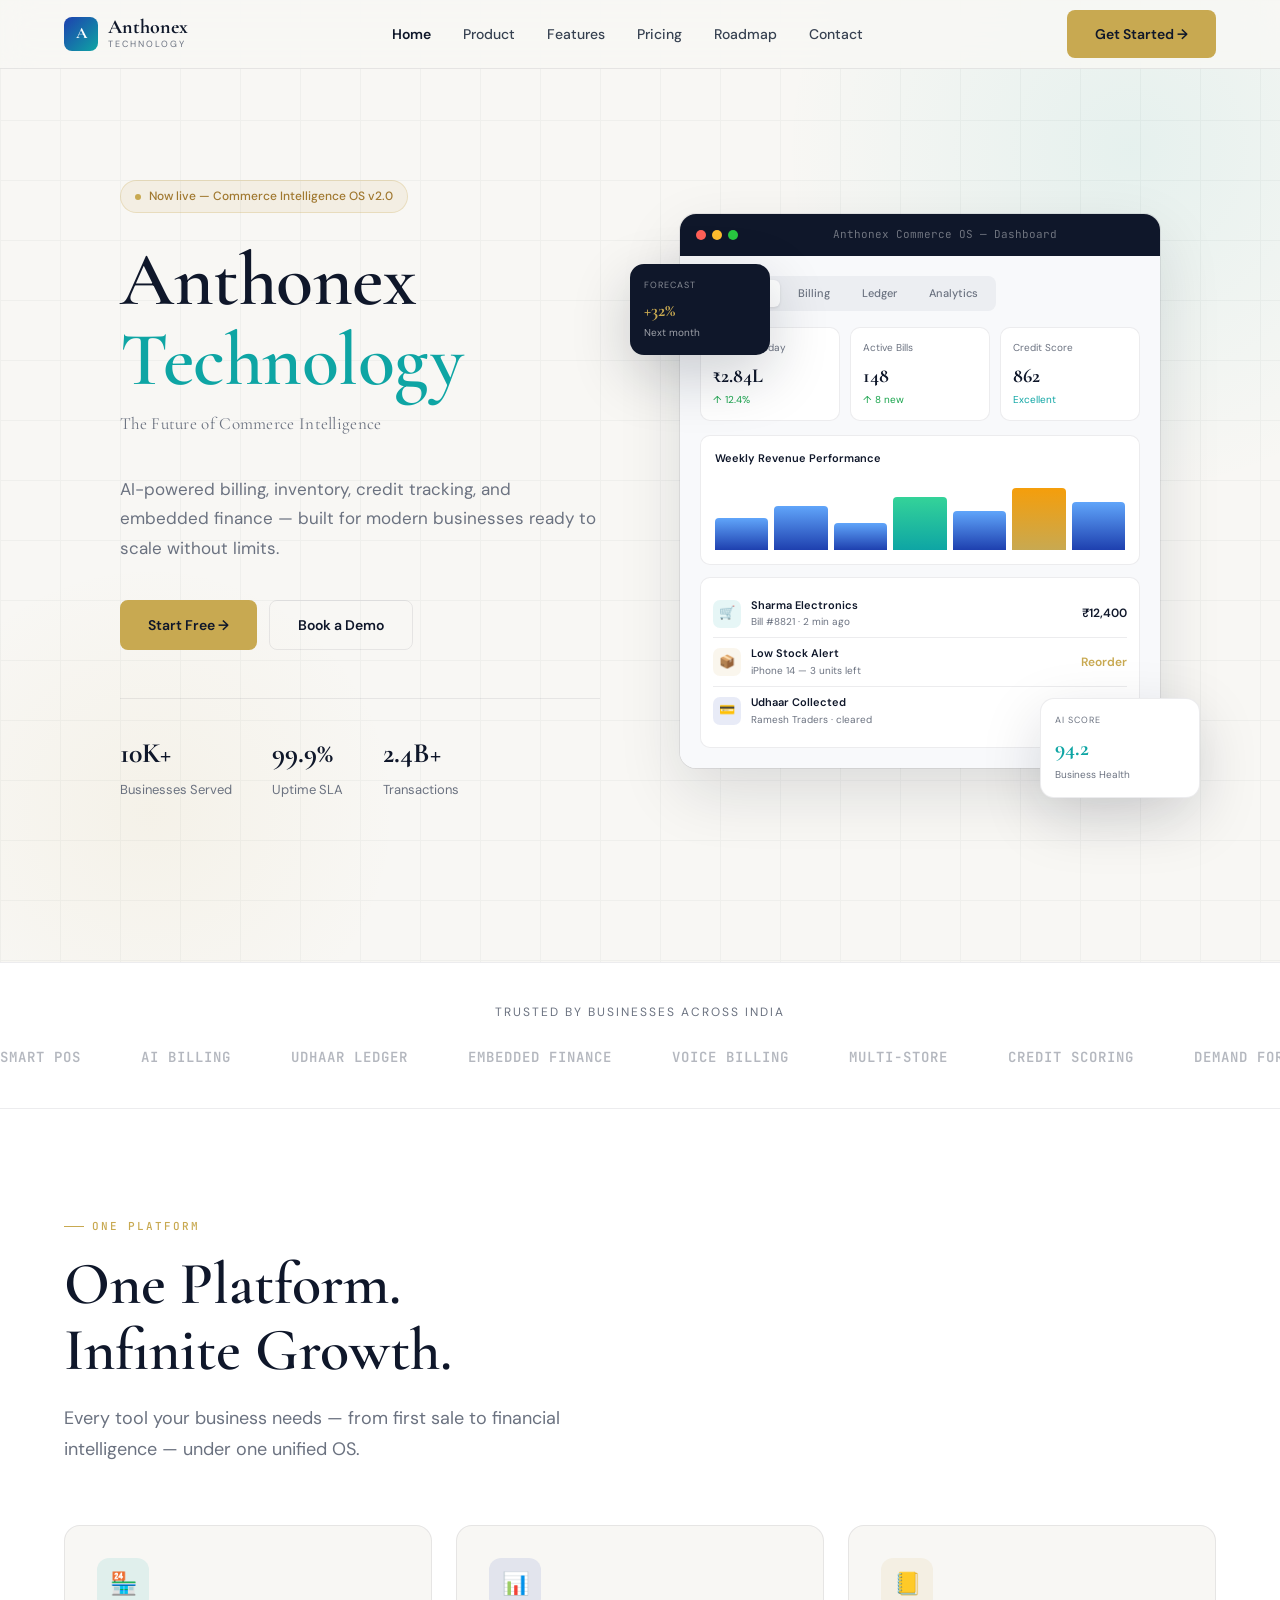
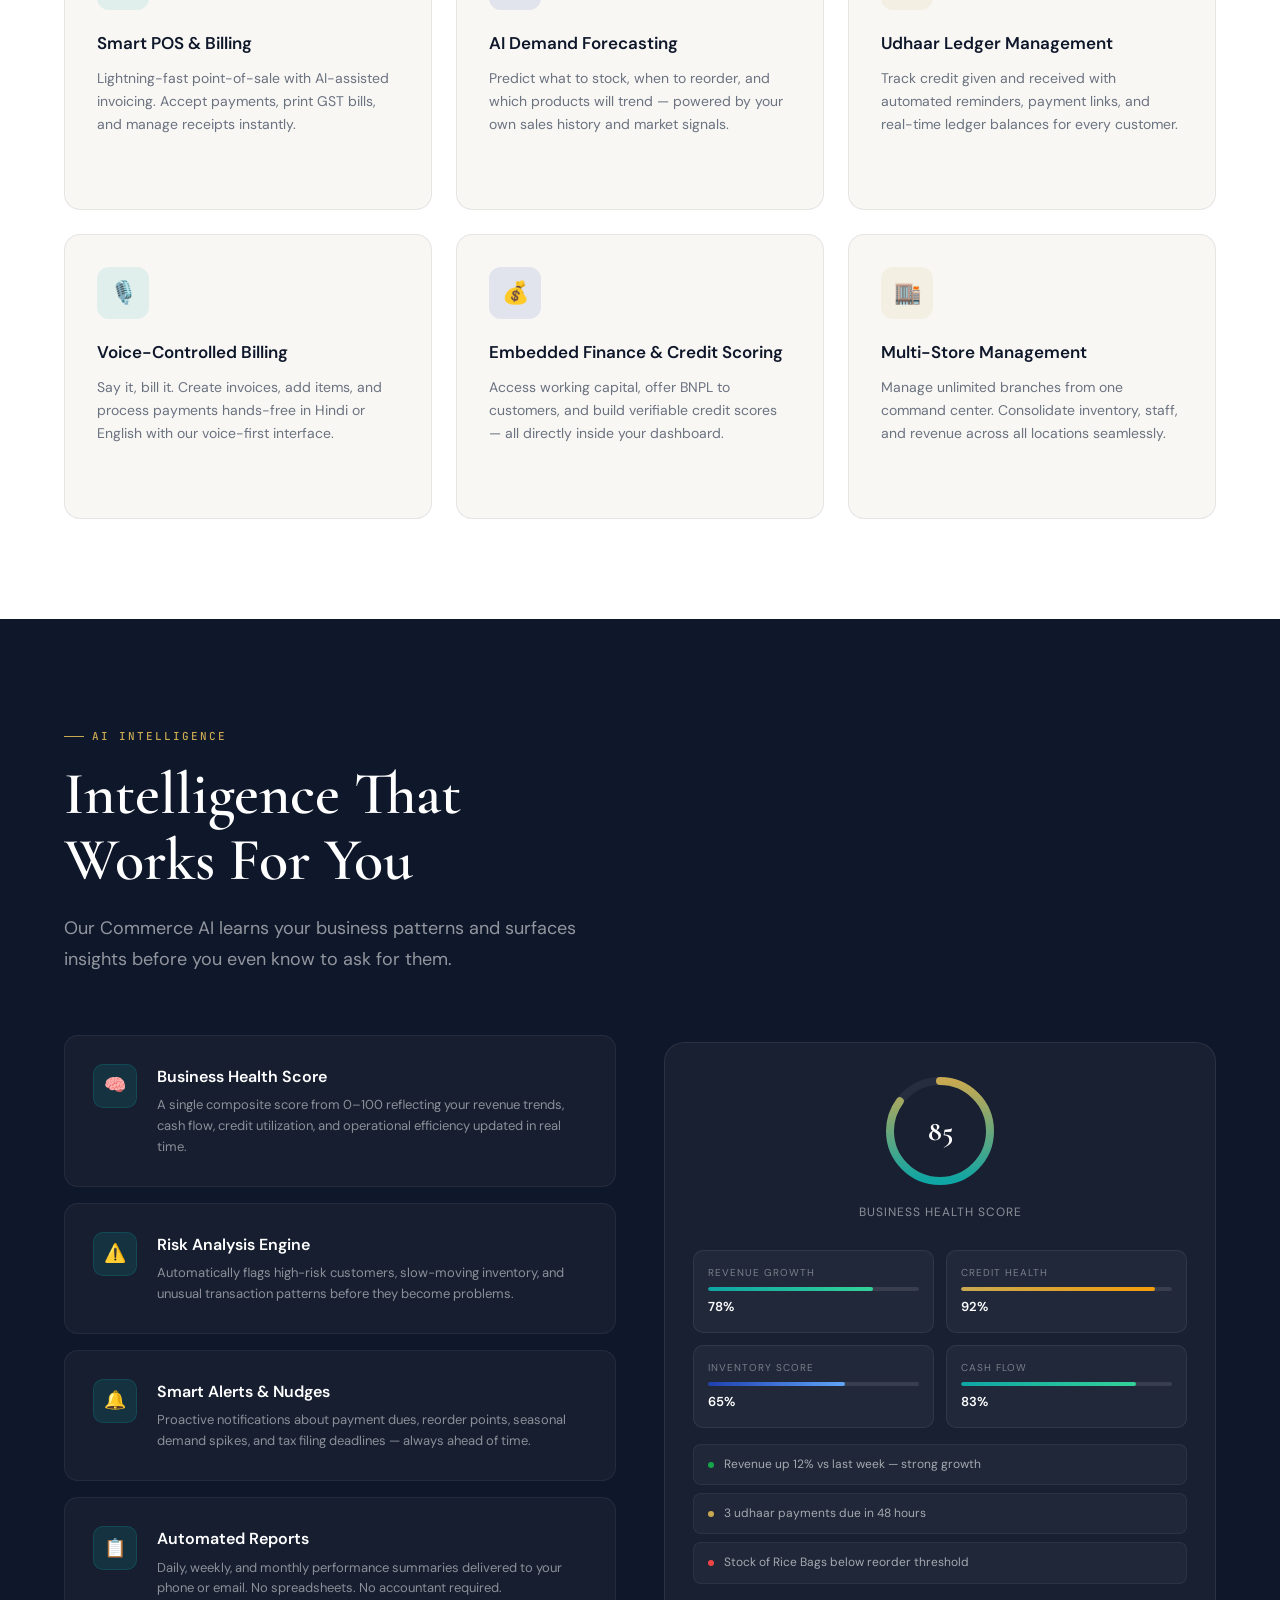
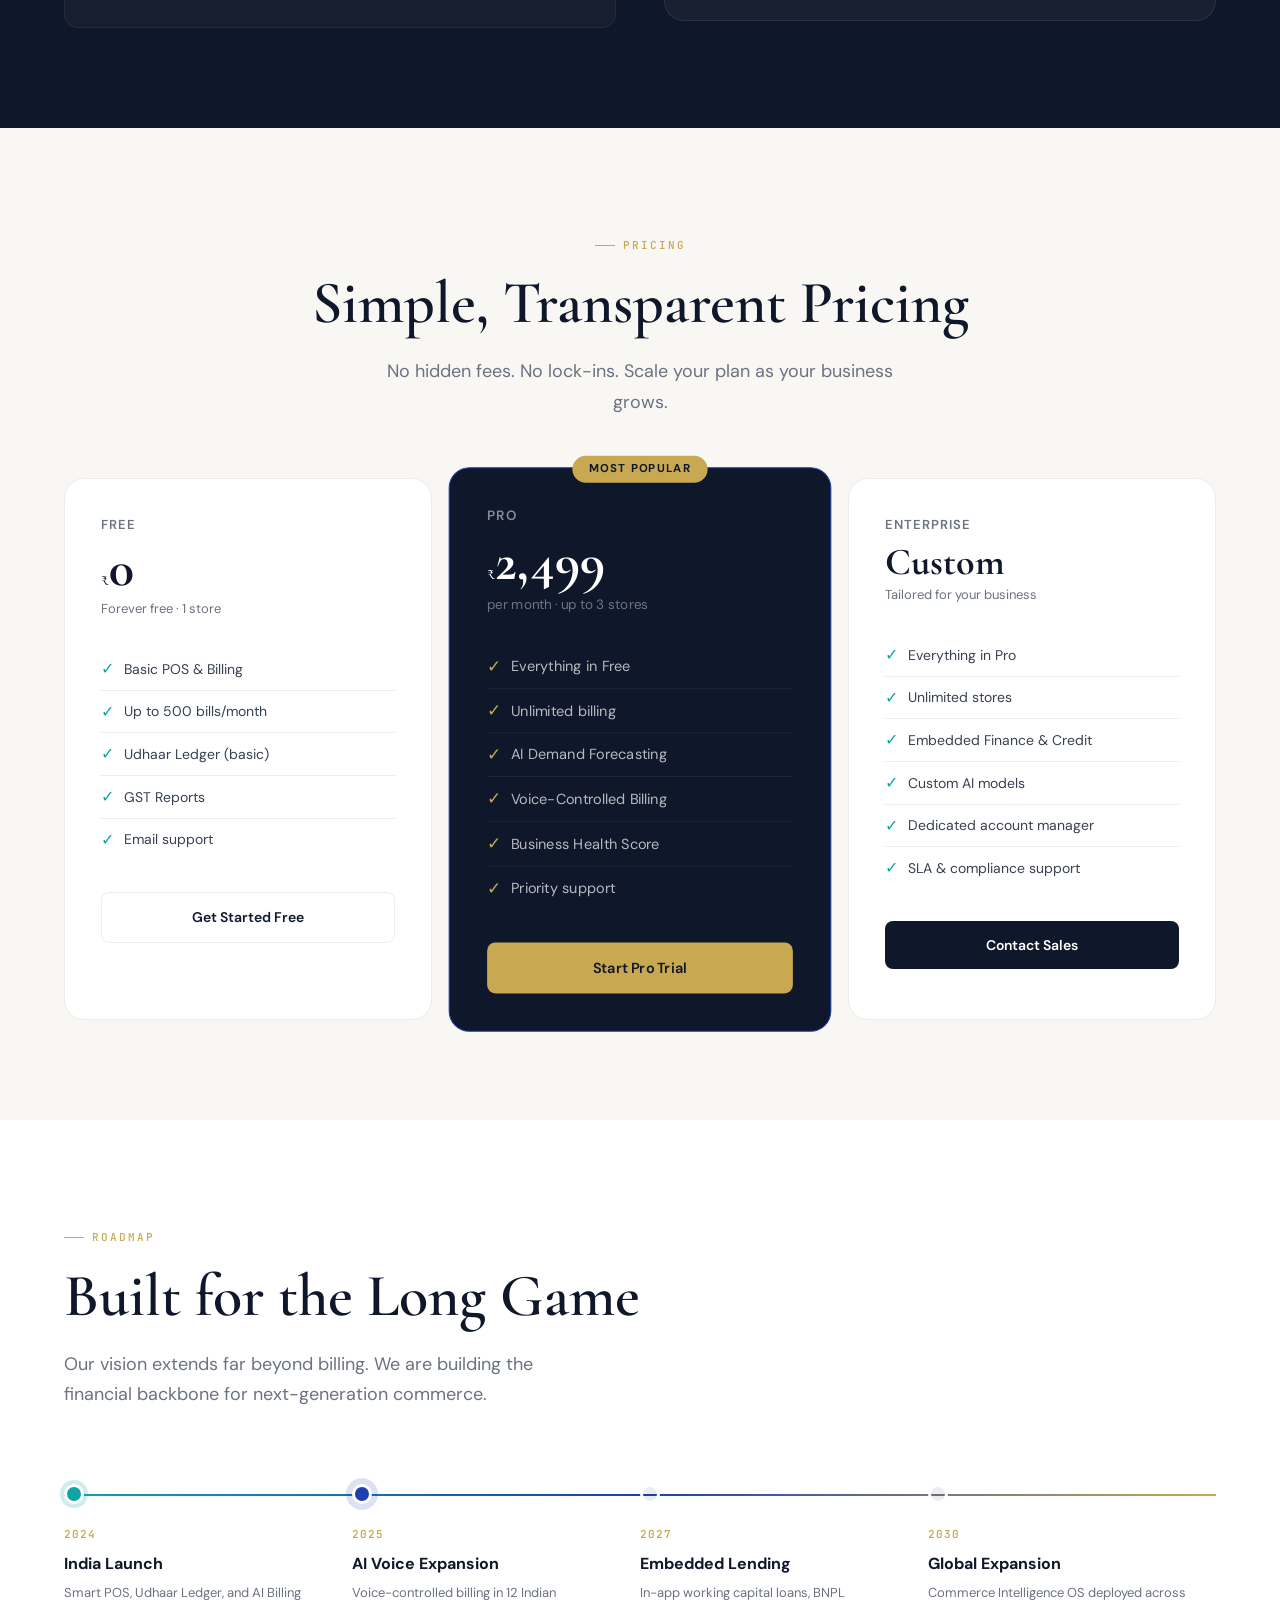
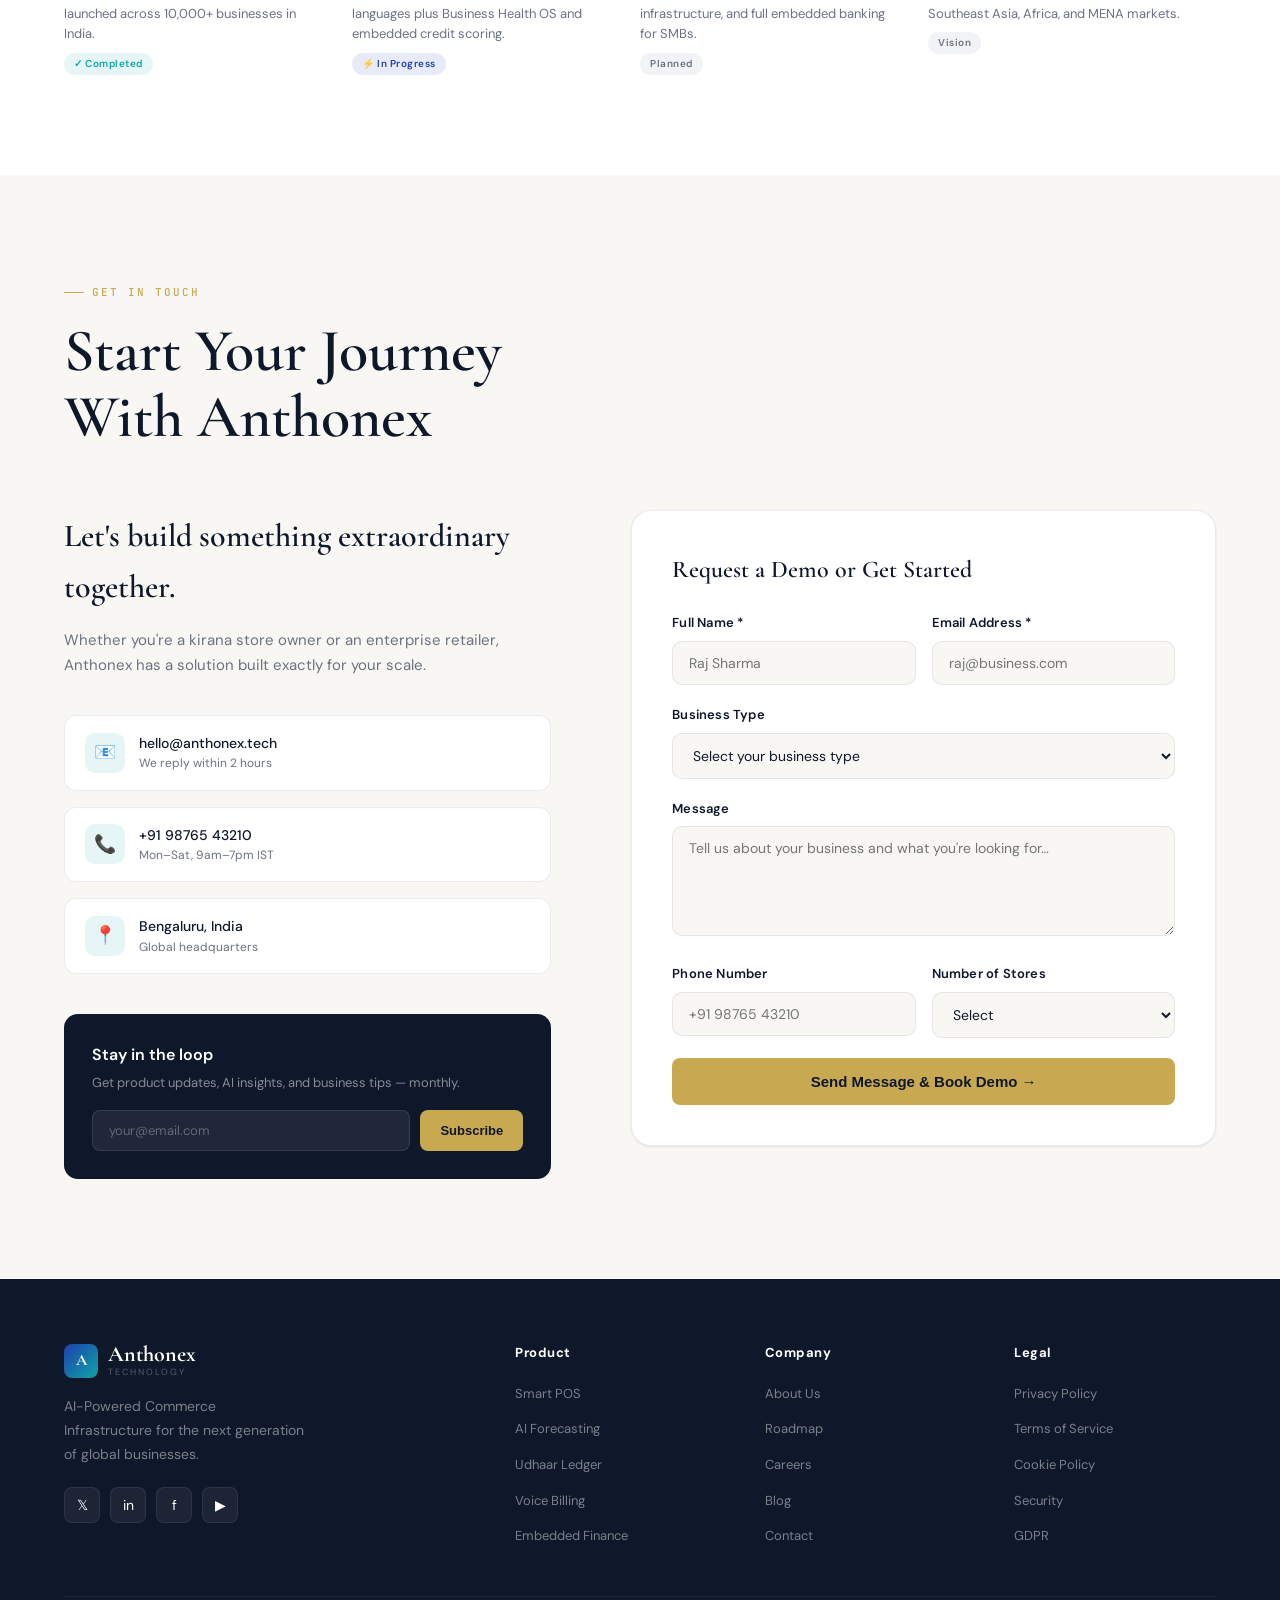
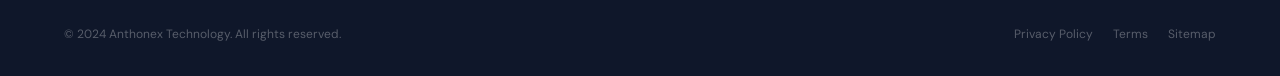
==== index.html @ b8d2fc4d "First commit" ====
<!DOCTYPE html>
<html lang="en">
<head>
<meta charset="UTF-8">
<meta name="viewport" content="width=device-width, initial-scale=1.0">
<meta name="description" content="Anthonex Technology – AI-Powered Commerce Intelligence OS for modern businesses.">
<title>Anthonex Technology – Commerce Intelligence OS</title>
<link rel="preconnect" href="https://fonts.googleapis.com">
<link rel="preconnect" href="https://fonts.gstatic.com" crossorigin>
<link href="https://fonts.googleapis.com/css2?family=Cormorant+Garamond:wght@300;400;500;600;700&family=DM+Sans:opsz,wght@9..40,300;9..40,400;9..40,500;9..40,600&family=JetBrains+Mono:wght@400;500&display=swap" rel="stylesheet">
<link rel="stylesheet" href="style.css">
</head>
<body>

<!-- ─── HEADER ─── -->
<header id="header">
  <div class="container">
    <nav class="nav">
      <a href="#" class="logo">
        <div class="logo-icon">A</div>
        <div>
          <div class="logo-text">Anthonex</div>
          <div class="logo-sub">Technology</div>
        </div>
      </a>
      <ul class="nav-links">
        <li><a href="#home">Home</a></li>
        <li><a href="#product">Product</a></li>
        <li><a href="#features">Features</a></li>
        <li><a href="#pricing">Pricing</a></li>
        <li><a href="#roadmap">Roadmap</a></li>
        <li><a href="#contact">Contact</a></li>
      </ul>
      <div class="nav-cta">
        <a href="#contact" class="btn btn-gold">Get Started →</a>
      </div>
      <div class="hamburger" id="hamburger">
        <span></span><span></span><span></span>
      </div>
    </nav>
  </div>
</header>

<!-- Mobile Menu -->
<div class="mobile-menu" id="mobileMenu">
  <a href="#home" onclick="closeMobile()">Home</a>
  <a href="#product" onclick="closeMobile()">Product</a>
  <a href="#features" onclick="closeMobile()">Features</a>
  <a href="#pricing" onclick="closeMobile()">Pricing</a>
  <a href="#roadmap" onclick="closeMobile()">Roadmap</a>
  <a href="#contact" onclick="closeMobile()">Contact</a>
  <a href="#contact" class="btn btn-gold" onclick="closeMobile()">Get Started →</a>
</div>

<!-- ─── HERO ─── -->
<section class="hero section" id="home">
  <div class="hero-grid"></div>
  <div class="hero-orb-1"></div>
  <div class="hero-orb-2"></div>
  <div class="container">
    <div class="hero-inner">
      <div>
        <div class="hero-tag"><span class="dot"></span> Now live — Commerce Intelligence OS v2.0</div>
        <h1>Anthonex<br><em>Technology</em></h1>
        <p class="hero-sub-head">The Future of Commerce Intelligence</p>
        <p>AI-powered billing, inventory, credit tracking, and embedded finance — built for modern businesses ready to scale without limits.</p>
        <div class="hero-btns">
          <a href="#contact" class="btn btn-gold">Start Free →</a>
          <a href="#contact" class="btn btn-outline">Book a Demo</a>
        </div>
        <div class="hero-stats">
          <div class="hero-stat"><strong>10K+</strong><span>Businesses Served</span></div>
          <div class="hero-stat"><strong>99.9%</strong><span>Uptime SLA</span></div>
          <div class="hero-stat"><strong>2.4B+</strong><span>Transactions</span></div>
        </div>
      </div>

      <div class="hero-visual reveal reveal-delay-2">
        <div class="dashboard-wrap">
          <div class="dash-header">
            <div class="dash-dots"><span></span><span></span><span></span></div>
            <div class="dash-title">Anthonex Commerce OS — Dashboard</div>
          </div>
          <div class="dash-body">
            <div class="dash-nav">
              <span class="active">Overview</span>
              <span>Billing</span>
              <span>Ledger</span>
              <span>Analytics</span>
            </div>
            <div class="dash-metrics">
              <div class="dash-metric">
                <div class="dm-label">Revenue Today</div>
                <div class="dm-value">₹2.84L</div>
                <div class="dm-change">↑ 12.4%</div>
              </div>
              <div class="dash-metric">
                <div class="dm-label">Active Bills</div>
                <div class="dm-value">148</div>
                <div class="dm-change">↑ 8 new</div>
              </div>
              <div class="dash-metric">
                <div class="dm-label">Credit Score</div>
                <div class="dm-value">862</div>
                <div class="dm-change dm-teal">Excellent</div>
              </div>
            </div>
            <div class="dash-chart">
              <div class="dash-chart-title">Weekly Revenue Performance</div>
              <div class="chart-bars">
                <div class="bar bar-blue" style="height:45%"></div>
                <div class="bar bar-blue" style="height:62%"></div>
                <div class="bar bar-blue" style="height:38%"></div>
                <div class="bar bar-teal" style="height:75%"></div>
                <div class="bar bar-blue" style="height:55%"></div>
                <div class="bar bar-gold" style="height:88%"></div>
                <div class="bar bar-blue" style="height:68%"></div>
              </div>
            </div>
            <div class="dash-list">
              <div class="dash-list-item">
                <div class="dli-icon dli-teal">🛒</div>
                <div class="dli-info"><div class="dli-name">Sharma Electronics</div><div class="dli-sub">Bill #8821 · 2 min ago</div></div>
                <div class="dli-val">₹12,400</div>
              </div>
              <div class="dash-list-item">
                <div class="dli-icon dli-gold">📦</div>
                <div class="dli-info"><div class="dli-name">Low Stock Alert</div><div class="dli-sub">iPhone 14 — 3 units left</div></div>
                <div class="dli-val dli-gold-text">Reorder</div>
              </div>
              <div class="dash-list-item">
                <div class="dli-icon dli-blue">💳</div>
                <div class="dli-info"><div class="dli-name">Udhaar Collected</div><div class="dli-sub">Ramesh Traders · cleared</div></div>
                <div class="dli-val dli-teal-text">₹45,000</div>
              </div>
            </div>
          </div>
        </div>
        <div class="mobile-card">
          <div class="mc-label">AI Score</div>
          <div class="mc-val mc-teal">94.2</div>
          <div class="mc-desc">Business Health</div>
        </div>
        <div class="mobile-card-2">
          <div class="mc-label mc-label-dark">Forecast</div>
          <div class="mc-val mc-gold">+32%</div>
          <div class="mc-desc mc-desc-dark">Next month</div>
        </div>
      </div>
    </div>
  </div>
</section>

<!-- ─── MARQUEE ─── -->
<div class="marquee-section">
  <div class="marquee-label">Trusted by businesses across India</div>
  <div class="marquee-track">
    <span class="marquee-item">Smart POS</span><span class="marquee-item">AI Billing</span>
    <span class="marquee-item">Udhaar Ledger</span><span class="marquee-item">Embedded Finance</span>
    <span class="marquee-item">Voice Billing</span><span class="marquee-item">Multi-Store</span>
    <span class="marquee-item">Credit Scoring</span><span class="marquee-item">Demand Forecasting</span>
    <span class="marquee-item">Smart POS</span><span class="marquee-item">AI Billing</span>
    <span class="marquee-item">Udhaar Ledger</span><span class="marquee-item">Embedded Finance</span>
    <span class="marquee-item">Voice Billing</span><span class="marquee-item">Multi-Store</span>
    <span class="marquee-item">Credit Scoring</span><span class="marquee-item">Demand Forecasting</span>
  </div>
</div>

<!-- ─── PRODUCT ─── -->
<section class="section" id="product">
  <div class="container">
    <div class="reveal">
      <div class="section-label">One Platform</div>
      <h2 class="section-title">One Platform.<br>Infinite Growth.</h2>
      <p class="section-sub">Every tool your business needs — from first sale to financial intelligence — under one unified OS.</p>
    </div>
    <div class="product-grid">
      <div class="product-card reveal reveal-delay-1">
        <div class="card-icon icon-teal">🏪</div>
        <div class="card-title">Smart POS & Billing</div>
        <div class="card-desc">Lightning-fast point-of-sale with AI-assisted invoicing. Accept payments, print GST bills, and manage receipts instantly.</div>
        <div class="card-arrow">Explore feature →</div>
      </div>
      <div class="product-card reveal reveal-delay-2">
        <div class="card-icon icon-blue">📊</div>
        <div class="card-title">AI Demand Forecasting</div>
        <div class="card-desc">Predict what to stock, when to reorder, and which products will trend — powered by your own sales history and market signals.</div>
        <div class="card-arrow">Explore feature →</div>
      </div>
      <div class="product-card reveal reveal-delay-3">
        <div class="card-icon icon-gold">📒</div>
        <div class="card-title">Udhaar Ledger Management</div>
        <div class="card-desc">Track credit given and received with automated reminders, payment links, and real-time ledger balances for every customer.</div>
        <div class="card-arrow">Explore feature →</div>
      </div>
      <div class="product-card reveal reveal-delay-1">
        <div class="card-icon icon-teal">🎙️</div>
        <div class="card-title">Voice-Controlled Billing</div>
        <div class="card-desc">Say it, bill it. Create invoices, add items, and process payments hands-free in Hindi or English with our voice-first interface.</div>
        <div class="card-arrow">Explore feature →</div>
      </div>
      <div class="product-card reveal reveal-delay-2">
        <div class="card-icon icon-blue">💰</div>
        <div class="card-title">Embedded Finance & Credit Scoring</div>
        <div class="card-desc">Access working capital, offer BNPL to customers, and build verifiable credit scores — all directly inside your dashboard.</div>
        <div class="card-arrow">Explore feature →</div>
      </div>
      <div class="product-card reveal reveal-delay-3">
        <div class="card-icon icon-gold">🏬</div>
        <div class="card-title">Multi-Store Management</div>
        <div class="card-desc">Manage unlimited branches from one command center. Consolidate inventory, staff, and revenue across all locations seamlessly.</div>
        <div class="card-arrow">Explore feature →</div>
      </div>
    </div>
  </div>
</section>

<!-- ─── AI FEATURES ─── -->
<section class="section" id="features">
  <div class="container">
    <div class="reveal">
      <div class="section-label">AI Intelligence</div>
      <h2 class="section-title">Intelligence That<br>Works For You</h2>
      <p class="section-sub">Our Commerce AI learns your business patterns and surfaces insights before you even know to ask for them.</p>
    </div>
    <div class="ai-grid">
      <div>
        <div class="ai-feature reveal reveal-delay-1">
          <div class="af-icon">🧠</div>
          <div><div class="af-title">Business Health Score</div><div class="af-desc">A single composite score from 0–100 reflecting your revenue trends, cash flow, credit utilization, and operational efficiency updated in real time.</div></div>
        </div>
        <div class="ai-feature reveal reveal-delay-2">
          <div class="af-icon">⚠️</div>
          <div><div class="af-title">Risk Analysis Engine</div><div class="af-desc">Automatically flags high-risk customers, slow-moving inventory, and unusual transaction patterns before they become problems.</div></div>
        </div>
        <div class="ai-feature reveal reveal-delay-3">
          <div class="af-icon">🔔</div>
          <div><div class="af-title">Smart Alerts & Nudges</div><div class="af-desc">Proactive notifications about payment dues, reorder points, seasonal demand spikes, and tax filing deadlines — always ahead of time.</div></div>
        </div>
        <div class="ai-feature reveal reveal-delay-4">
          <div class="af-icon">📋</div>
          <div><div class="af-title">Automated Reports</div><div class="af-desc">Daily, weekly, and monthly performance summaries delivered to your phone or email. No spreadsheets. No accountant required.</div></div>
        </div>
      </div>
      <div class="reveal reveal-delay-2">
        <div class="ai-visual-box">
          <div class="score-ring">
            <div class="ring-wrap">
              <svg width="120" height="120" viewBox="0 0 120 120">
                <circle cx="60" cy="60" r="50" fill="none" stroke="rgba(255,255,255,0.06)" stroke-width="8"/>
                <circle cx="60" cy="60" r="50" fill="none" stroke="url(#scoreGrad)" stroke-width="8" stroke-dasharray="314" stroke-dashoffset="47" stroke-linecap="round"/>
                <defs>
                  <linearGradient id="scoreGrad" x1="0%" y1="0%" x2="100%" y2="0%">
                    <stop offset="0%" style="stop-color:#0EA5A4"/>
                    <stop offset="100%" style="stop-color:#C8A951"/>
                  </linearGradient>
                </defs>
              </svg>
              <div class="ring-val">85</div>
            </div>
            <div class="ring-label">Business Health Score</div>
          </div>
          <div class="ai-metrics">
            <div class="ai-metric"><div class="am-label">Revenue Growth</div><div class="am-bar"><div class="am-fill am-fill-teal" style="width:78%"></div></div><div class="am-val">78%</div></div>
            <div class="ai-metric"><div class="am-label">Credit Health</div><div class="am-bar"><div class="am-fill am-fill-gold" style="width:92%"></div></div><div class="am-val">92%</div></div>
            <div class="ai-metric"><div class="am-label">Inventory Score</div><div class="am-bar"><div class="am-fill am-fill-blue" style="width:65%"></div></div><div class="am-val">65%</div></div>
            <div class="ai-metric"><div class="am-label">Cash Flow</div><div class="am-bar"><div class="am-fill am-fill-teal" style="width:83%"></div></div><div class="am-val">83%</div></div>
          </div>
          <div class="ai-alerts">
            <div class="ai-alert"><div class="dot dot-green"></div> Revenue up 12% vs last week — strong growth</div>
            <div class="ai-alert"><div class="dot dot-gold"></div> 3 udhaar payments due in 48 hours</div>
            <div class="ai-alert"><div class="dot dot-red"></div> Stock of Rice Bags below reorder threshold</div>
          </div>
        </div>
      </div>
    </div>
  </div>
</section>

<!-- ─── PRICING ─── -->
<section class="section" id="pricing">
  <div class="container">
    <div class="reveal text-center">
      <div class="section-label">Pricing</div>
      <h2 class="section-title">Simple, Transparent Pricing</h2>
      <p class="section-sub mx-auto">No hidden fees. No lock-ins. Scale your plan as your business grows.</p>
    </div>
    <div class="pricing-grid">
      <div class="pricing-card reveal reveal-delay-1">
        <div class="plan-name">Free</div>
        <div class="plan-price"><span>₹</span>0</div>
        <div class="plan-per">Forever free · 1 store</div>
        <ul class="plan-features">
          <li><span class="chk">✓</span> Basic POS & Billing</li>
          <li><span class="chk">✓</span> Up to 500 bills/month</li>
          <li><span class="chk">✓</span> Udhaar Ledger (basic)</li>
          <li><span class="chk">✓</span> GST Reports</li>
          <li><span class="chk">✓</span> Email support</li>
        </ul>
        <a href="#contact" class="btn btn-outline btn-full">Get Started Free</a>
      </div>
      <div class="pricing-card popular reveal reveal-delay-2">
        <div class="popular-badge">Most Popular</div>
        <div class="plan-name">Pro</div>
        <div class="plan-price"><span>₹</span>2,499</div>
        <div class="plan-per">per month · up to 3 stores</div>
        <ul class="plan-features">
          <li><span class="chk">✓</span> Everything in Free</li>
          <li><span class="chk">✓</span> Unlimited billing</li>
          <li><span class="chk">✓</span> AI Demand Forecasting</li>
          <li><span class="chk">✓</span> Voice-Controlled Billing</li>
          <li><span class="chk">✓</span> Business Health Score</li>
          <li><span class="chk">✓</span> Priority support</li>
        </ul>
        <a href="#contact" class="btn btn-gold btn-full">Start Pro Trial</a>
      </div>
      <div class="pricing-card reveal reveal-delay-3">
        <div class="plan-name">Enterprise</div>
        <div class="plan-price plan-price-sm">Custom</div>
        <div class="plan-per">Tailored for your business</div>
        <ul class="plan-features">
          <li><span class="chk">✓</span> Everything in Pro</li>
          <li><span class="chk">✓</span> Unlimited stores</li>
          <li><span class="chk">✓</span> Embedded Finance & Credit</li>
          <li><span class="chk">✓</span> Custom AI models</li>
          <li><span class="chk">✓</span> Dedicated account manager</li>
          <li><span class="chk">✓</span> SLA & compliance support</li>
        </ul>
        <a href="#contact" class="btn btn-navy btn-full">Contact Sales</a>
      </div>
    </div>
  </div>
</section>

<!-- ─── ROADMAP ─── -->
<section class="section" id="roadmap">
  <div class="container">
    <div class="reveal">
      <div class="section-label">Roadmap</div>
      <h2 class="section-title">Built for the Long Game</h2>
      <p class="section-sub">Our vision extends far beyond billing. We are building the financial backbone for next-generation commerce.</p>
    </div>
    <div class="roadmap-timeline reveal">
      <div class="timeline-items">
        <div class="timeline-item done">
          <div class="timeline-dot"></div>
          <div class="timeline-year">2024</div>
          <div class="timeline-title">India Launch</div>
          <div class="timeline-desc">Smart POS, Udhaar Ledger, and AI Billing launched across 10,000+ businesses in India.</div>
          <span class="timeline-pill">✓ Completed</span>
        </div>
        <div class="timeline-item active">
          <div class="timeline-dot"></div>
          <div class="timeline-year">2025</div>
          <div class="timeline-title">AI Voice Expansion</div>
          <div class="timeline-desc">Voice-controlled billing in 12 Indian languages plus Business Health OS and embedded credit scoring.</div>
          <span class="timeline-pill">⚡ In Progress</span>
        </div>
        <div class="timeline-item upcoming">
          <div class="timeline-dot"></div>
          <div class="timeline-year">2027</div>
          <div class="timeline-title">Embedded Lending</div>
          <div class="timeline-desc">In-app working capital loans, BNPL infrastructure, and full embedded banking for SMBs.</div>
          <span class="timeline-pill">Planned</span>
        </div>
        <div class="timeline-item upcoming">
          <div class="timeline-dot"></div>
          <div class="timeline-year">2030</div>
          <div class="timeline-title">Global Expansion</div>
          <div class="timeline-desc">Commerce Intelligence OS deployed across Southeast Asia, Africa, and MENA markets.</div>
          <span class="timeline-pill">Vision</span>
        </div>
      </div>
    </div>
  </div>
</section>

<!-- ─── CONTACT ─── -->
<section class="section" id="contact">
  <div class="container">
    <div class="reveal">
      <div class="section-label">Get In Touch</div>
      <h2 class="section-title">Start Your Journey<br>With Anthonex</h2>
    </div>
    <div class="contact-grid">
      <div>
        <div class="contact-info reveal">
          <h3>Let's build something extraordinary together.</h3>
          <p>Whether you're a kirana store owner or an enterprise retailer, Anthonex has a solution built exactly for your scale.</p>
        </div>
        <div class="contact-details reveal reveal-delay-1">
          <div class="c-detail">
            <div class="c-icon">📧</div>
            <div><div class="c-text">hello@anthonex.tech</div><div class="c-sub">We reply within 2 hours</div></div>
          </div>
          <div class="c-detail">
            <div class="c-icon">📞</div>
            <div><div class="c-text">+91 98765 43210</div><div class="c-sub">Mon–Sat, 9am–7pm IST</div></div>
          </div>
          <div class="c-detail">
            <div class="c-icon">📍</div>
            <div><div class="c-text">Bengaluru, India</div><div class="c-sub">Global headquarters</div></div>
          </div>
        </div>
        <div class="newsletter reveal reveal-delay-2">
          <h4>Stay in the loop</h4>
          <p>Get product updates, AI insights, and business tips — monthly.</p>
          <div class="newsletter-form">
            <input type="email" id="nlEmail" placeholder="your@email.com">
            <button onclick="subscribeNewsletter()">Subscribe</button>
          </div>
        </div>
      </div>
      <div class="form-box reveal reveal-delay-1">
        <h3 class="form-heading">Request a Demo or Get Started</h3>
        <div class="form-row">
          <div class="form-group">
            <label>Full Name *</label>
            <input type="text" id="fname" placeholder="Raj Sharma" required>
          </div>
          <div class="form-group">
            <label>Email Address *</label>
            <input type="email" id="femail" placeholder="raj@business.com" required>
          </div>
        </div>
        <div class="form-group">
          <label>Business Type</label>
          <select id="fbiz">
            <option value="">Select your business type</option>
            <option>Retail / Kirana Store</option>
            <option>Restaurant / Café</option>
            <option>Electronics / Mobile Shop</option>
            <option>Wholesale / Distribution</option>
            <option>Pharmacy / Medical</option>
            <option>Fashion / Apparel</option>
            <option>Other</option>
          </select>
        </div>
        <div class="form-group">
          <label>Message</label>
          <textarea id="fmsg" placeholder="Tell us about your business and what you're looking for…"></textarea>
        </div>
        <div class="form-row">
          <div class="form-group">
            <label>Phone Number</label>
            <input type="tel" id="fphone" placeholder="+91 98765 43210">
          </div>
          <div class="form-group">
            <label>Number of Stores</label>
            <select id="fstores">
              <option value="">Select</option>
              <option>1 Store</option>
              <option>2–5 Stores</option>
              <option>6–20 Stores</option>
              <option>20+ Stores</option>
            </select>
          </div>
        </div>
        <button class="btn btn-gold btn-full btn-lg" onclick="submitForm()">Send Message & Book Demo →</button>
        <div class="form-success" id="formSuccess">✅ Message sent! We'll reach out within 2 hours to confirm your demo.</div>
      </div>
    </div>
  </div>
</section>

<!-- ─── FOOTER ─── -->
<footer>
  <div class="container">
    <div class="footer-grid">
      <div class="footer-brand">
        <div class="logo">
          <div class="logo-icon">A</div>
          <div>
            <div class="logo-text footer-logo-text">Anthonex</div>
            <div class="logo-sub footer-logo-sub">Technology</div>
          </div>
        </div>
        <p>AI-Powered Commerce Infrastructure for the next generation of global businesses.</p>
        <div class="footer-social">
          <a href="#" class="social-icon">𝕏</a>
          <a href="#" class="social-icon">in</a>
          <a href="#" class="social-icon">f</a>
          <a href="#" class="social-icon">▶</a>
        </div>
      </div>
      <div class="footer-col">
        <h5>Product</h5>
        <ul>
          <li><a href="#product">Smart POS</a></li>
          <li><a href="#product">AI Forecasting</a></li>
          <li><a href="#product">Udhaar Ledger</a></li>
          <li><a href="#product">Voice Billing</a></li>
          <li><a href="#product">Embedded Finance</a></li>
        </ul>
      </div>
      <div class="footer-col">
        <h5>Company</h5>
        <ul>
          <li><a href="#">About Us</a></li>
          <li><a href="#roadmap">Roadmap</a></li>
          <li><a href="#">Careers</a></li>
          <li><a href="#">Blog</a></li>
          <li><a href="#contact">Contact</a></li>
        </ul>
      </div>
      <div class="footer-col">
        <h5>Legal</h5>
        <ul>
          <li><a href="#">Privacy Policy</a></li>
          <li><a href="#">Terms of Service</a></li>
          <li><a href="#">Cookie Policy</a></li>
          <li><a href="#">Security</a></li>
          <li><a href="#">GDPR</a></li>
        </ul>
      </div>
    </div>
    <div class="footer-bottom">
      <p>© 2024 Anthonex Technology. All rights reserved.</p>
      <div class="footer-bottom-links">
        <a href="#">Privacy Policy</a>
        <a href="#">Terms</a>
        <a href="#">Sitemap</a>
      </div>
    </div>
  </div>
</footer>

<script src="script.js"></script>
</body>
</html>
---- style.css ----
/* ═══════════════════════════════════════════════
   ANTHONEX TECHNOLOGY — style.css
   ═══════════════════════════════════════════════ */

/* ─── CSS VARIABLES ─── */
:root {
  --bg-primary:  #F8F7F4;
  --bg-white:    #FFFFFF;
  --bg-accent:   #F1F3F6;
  --navy:        #0F172A;
  --blue:        #1E40AF;
  --gold:        #C8A951;
  --teal:        #0EA5A4;
  --gold-light:  #E8C96A;
  --text-muted:  #6B7280;
  --text-mid:    #374151;
  --border:      rgba(15, 23, 42, 0.08);
  --shadow-sm:   0 1px 3px rgba(15,23,42,0.06), 0 1px 2px rgba(15,23,42,0.04);
  --shadow-md:   0 4px 24px rgba(15,23,42,0.08), 0 2px 8px rgba(15,23,42,0.04);
  --shadow-lg:   0 24px 64px rgba(15,23,42,0.12);
}

/* ─── RESET & BASE ─── */
*, *::before, *::after { box-sizing: border-box; margin: 0; padding: 0; }
html { scroll-behavior: smooth; font-size: 16px; }
body {
  font-family: 'DM Sans', sans-serif;
  background: var(--bg-primary);
  color: var(--navy);
  overflow-x: hidden;
  line-height: 1.6;
}

/* ─── UTILITY ─── */
.container      { max-width: 1200px; margin: 0 auto; padding: 0 24px; }
.section        { padding: 100px 0; }
.text-center    { text-align: center; }
.mx-auto        { margin-left: auto; margin-right: auto; }

.section-label {
  display: inline-flex;
  align-items: center;
  gap: 8px;
  font-family: 'JetBrains Mono', monospace;
  font-size: 11px;
  font-weight: 500;
  letter-spacing: 2px;
  text-transform: uppercase;
  color: var(--gold);
  margin-bottom: 16px;
}
.section-label::before { content: ''; width: 20px; height: 1px; background: var(--gold); }

.section-title {
  font-family: 'Cormorant Garamond', serif;
  font-size: clamp(36px, 5vw, 60px);
  font-weight: 600;
  line-height: 1.1;
  color: var(--navy);
  margin-bottom: 20px;
}

.section-sub {
  font-size: 18px;
  color: var(--text-muted);
  max-width: 520px;
  line-height: 1.7;
}

/* ─── BUTTONS ─── */
.btn {
  display: inline-flex;
  align-items: center;
  justify-content: center;
  gap: 8px;
  padding: 13px 28px;
  border-radius: 8px;
  font-size: 14px;
  font-weight: 600;
  cursor: pointer;
  border: none;
  text-decoration: none;
  transition: all 0.2s ease;
}
.btn-gold    { background: var(--gold); color: var(--navy); }
.btn-gold:hover { background: var(--gold-light); transform: translateY(-1px); box-shadow: 0 8px 24px rgba(200,169,81,0.3); }

.btn-outline { background: transparent; color: var(--navy); border: 1.5px solid var(--border); }
.btn-outline:hover { border-color: var(--navy); transform: translateY(-1px); }

.btn-navy    { background: var(--navy); color: #fff; }
.btn-navy:hover { background: #1a2840; transform: translateY(-1px); box-shadow: 0 8px 24px rgba(15,23,42,0.2); }

.btn-full    { width: 100%; }
.btn-lg      { padding: 15px 28px; font-size: 15px; }

/* ─── KEYFRAMES ─── */
@keyframes pulse  { 0%,100%{opacity:1;transform:scale(1)} 50%{opacity:0.5;transform:scale(1.2)} }
@keyframes float  { 0%,100%{transform:translateY(0)} 50%{transform:translateY(-10px)} }
@keyframes marquee{ from{transform:translateX(0)} to{transform:translateX(-50%)} }

/* ─── SCROLL REVEAL ─── */
.reveal          { opacity: 0; transform: translateY(28px); transition: opacity 0.7s ease, transform 0.7s ease; }
.reveal.visible  { opacity: 1; transform: none; }
.reveal-delay-1  { transition-delay: 0.1s; }
.reveal-delay-2  { transition-delay: 0.2s; }
.reveal-delay-3  { transition-delay: 0.3s; }
.reveal-delay-4  { transition-delay: 0.4s; }
.reveal-delay-5  { transition-delay: 0.5s; }

/* ═══════════════════════════════════════════════
   HEADER
   ═══════════════════════════════════════════════ */
header {
  position: fixed; top: 0; left: 0; right: 0; z-index: 1000;
  background: rgba(248,247,244,0.88);
  backdrop-filter: blur(16px);
  -webkit-backdrop-filter: blur(16px);
  border-bottom: 1px solid var(--border);
  transition: all 0.3s ease;
}
header.scrolled { box-shadow: var(--shadow-sm); }

.nav { display: flex; align-items: center; justify-content: space-between; height: 68px; }

.logo { display: flex; align-items: center; gap: 10px; text-decoration: none; }
.logo-icon {
  width: 34px; height: 34px; border-radius: 8px;
  background: linear-gradient(135deg, var(--blue), var(--teal));
  display: flex; align-items: center; justify-content: center;
  font-size: 16px; font-weight: 700; color: white;
  font-family: 'Cormorant Garamond', serif;
}
.logo-text { font-family: 'Cormorant Garamond', serif; font-size: 20px; font-weight: 700; color: var(--navy); line-height: 1; }
.logo-sub  { font-size: 9px; letter-spacing: 2px; text-transform: uppercase; color: var(--text-muted); font-family: 'DM Sans', sans-serif; }

.nav-links { display: flex; align-items: center; gap: 32px; list-style: none; }
.nav-links a { font-size: 14px; font-weight: 500; color: var(--text-mid); text-decoration: none; transition: color 0.2s; }
.nav-links a:hover { color: var(--navy); }

.nav-cta { display: flex; align-items: center; gap: 12px; }

.hamburger { display: none; flex-direction: column; gap: 5px; cursor: pointer; padding: 4px; }
.hamburger span { display: block; width: 22px; height: 2px; background: var(--navy); transition: all 0.3s; border-radius: 2px; }

/* ─── MOBILE MENU ─── */
.mobile-menu {
  display: none; position: fixed;
  top: 68px; left: 0; right: 0; bottom: 0;
  background: rgba(248,247,244,0.98);
  backdrop-filter: blur(16px);
  z-index: 999; padding: 32px 24px;
  flex-direction: column; gap: 24px;
}
.mobile-menu.open { display: flex; }
.mobile-menu a    { font-size: 22px; font-family: 'Cormorant Garamond', serif; font-weight: 600; color: var(--navy); text-decoration: none; padding: 12px 0; border-bottom: 1px solid var(--border); }
.mobile-menu .btn { margin-top: 16px; width: fit-content; font-size: 16px; }

/* ═══════════════════════════════════════════════
   HERO
   ═══════════════════════════════════════════════ */
.hero {
  min-height: 100vh;
  padding-top: 120px;
  display: flex;
  align-items: center;
  position: relative;
  overflow: hidden;
}

.hero-grid {
  position: absolute; inset: 0; opacity: 0.03;
  background-image: linear-gradient(var(--navy) 1px, transparent 1px), linear-gradient(90deg, var(--navy) 1px, transparent 1px);
  background-size: 60px 60px;
}
.hero-orb-1 { position: absolute; top: -200px; right: -200px; width: 700px; height: 700px; border-radius: 50%; background: radial-gradient(circle, rgba(14,165,164,0.08) 0%, transparent 70%); pointer-events: none; }
.hero-orb-2 { position: absolute; bottom: -100px; left: -100px; width: 500px; height: 500px; border-radius: 50%; background: radial-gradient(circle, rgba(200,169,81,0.07) 0%, transparent 70%); pointer-events: none; }

.hero-inner { display: grid; grid-template-columns: 1fr 1fr; gap: 80px; align-items: center; position: relative; z-index: 1; padding: 60px 0; }

.hero-tag {
  display: inline-flex; align-items: center; gap: 8px;
  background: rgba(200,169,81,0.1); border: 1px solid rgba(200,169,81,0.25);
  padding: 6px 14px; border-radius: 100px;
  font-size: 12px; font-weight: 500; color: #a07830;
  margin-bottom: 28px; width: fit-content;
}
.hero-tag .dot { width: 6px; height: 6px; border-radius: 50%; background: var(--gold); animation: pulse 2s infinite; }

.hero h1 {
  font-family: 'Cormorant Garamond', serif;
  font-size: clamp(44px, 6vw, 76px);
  font-weight: 600; line-height: 1.05;
  color: var(--navy); margin-bottom: 8px; letter-spacing: -0.5px;
}
.hero h1 em      { font-style: normal; color: var(--teal); }
.hero-sub-head   { font-family: 'Cormorant Garamond', serif; font-size: clamp(20px, 3vw, 30px); font-weight: 400; color: var(--gold); margin-bottom: 20px; letter-spacing: 0.3px; }
.hero p          { font-size: 17px; color: var(--text-muted); line-height: 1.75; max-width: 480px; margin-bottom: 36px; }
.hero-btns       { display: flex; gap: 12px; flex-wrap: wrap; margin-bottom: 48px; }
.hero-stats      { display: flex; gap: 40px; padding-top: 32px; border-top: 1px solid var(--border); }
.hero-stat strong{ display: block; font-size: 28px; font-weight: 700; color: var(--navy); font-family: 'Cormorant Garamond', serif; }
.hero-stat span  { font-size: 13px; color: var(--text-muted); }

/* ─── DASHBOARD ─── */
.hero-visual { position: relative; }
.dashboard-wrap {
  background: var(--bg-white); border-radius: 16px;
  box-shadow: var(--shadow-lg), 0 0 0 1px var(--border);
  overflow: hidden; position: relative;
}
.dash-header { background: var(--navy); padding: 12px 16px; display: flex; align-items: center; gap: 8px; }
.dash-dots   { display: flex; gap: 6px; }
.dash-dots span { width: 10px; height: 10px; border-radius: 50%; }
.dash-dots span:nth-child(1){ background: #FF5F57; }
.dash-dots span:nth-child(2){ background: #FEBC2E; }
.dash-dots span:nth-child(3){ background: #28C840; }
.dash-title  { flex: 1; text-align: center; font-size: 11px; color: rgba(255,255,255,0.4); font-family: 'JetBrains Mono', monospace; }
.dash-body   { padding: 20px; background: #F8F9FB; }

.dash-nav    { display: flex; gap: 4px; margin-bottom: 16px; padding: 4px; background: #ECEEF2; border-radius: 8px; width: fit-content; }
.dash-nav span { padding: 5px 14px; border-radius: 6px; font-size: 11px; font-weight: 500; cursor: pointer; color: var(--text-muted); transition: all 0.2s; }
.dash-nav span.active { background: white; color: var(--navy); box-shadow: 0 1px 3px rgba(0,0,0,0.1); }

.dash-metrics { display: grid; grid-template-columns: repeat(3, 1fr); gap: 10px; margin-bottom: 14px; }
.dash-metric  { background: white; border-radius: 10px; padding: 12px; border: 1px solid var(--border); }
.dm-label     { font-size: 10px; color: var(--text-muted); margin-bottom: 4px; }
.dm-value     { font-size: 20px; font-weight: 700; color: var(--navy); font-family: 'Cormorant Garamond', serif; }
.dm-change    { font-size: 10px; color: #16a34a; }
.dm-teal      { color: var(--teal); }

.dash-chart       { background: white; border-radius: 10px; padding: 14px; border: 1px solid var(--border); margin-bottom: 12px; }
.dash-chart-title { font-size: 11px; font-weight: 600; color: var(--navy); margin-bottom: 12px; }
.chart-bars  { display: flex; gap: 6px; align-items: flex-end; height: 70px; }
.bar         { flex: 1; border-radius: 4px 4px 0 0; transition: opacity 0.2s; }
.bar:hover   { opacity: 0.8; }
.bar-blue    { background: linear-gradient(to top, #1E40AF, #60A5FA); }
.bar-teal    { background: linear-gradient(to top, #0EA5A4, #34D399); }
.bar-gold    { background: linear-gradient(to top, #C8A951, #F59E0B); }

.dash-list      { background: white; border-radius: 10px; padding: 12px; border: 1px solid var(--border); }
.dash-list-item { display: flex; align-items: center; gap: 10px; padding: 7px 0; border-bottom: 1px solid var(--border); }
.dash-list-item:last-child { border-bottom: none; }
.dli-icon    { width: 28px; height: 28px; border-radius: 7px; display: flex; align-items: center; justify-content: center; font-size: 13px; flex-shrink: 0; }
.dli-teal    { background: rgba(14,165,164,0.1); }
.dli-gold    { background: rgba(200,169,81,0.1); }
.dli-blue    { background: rgba(30,64,175,0.1); }
.dli-info    { flex: 1; }
.dli-name    { font-size: 11px; font-weight: 600; color: var(--navy); }
.dli-sub     { font-size: 10px; color: var(--text-muted); }
.dli-val     { font-size: 12px; font-weight: 600; color: var(--navy); }
.dli-gold-text { color: var(--gold); }
.dli-teal-text { color: var(--teal); }

/* ─── FLOATING CARDS ─── */
.mobile-card {
  position: absolute; bottom: -30px; right: -40px;
  width: 160px; background: white; border-radius: 14px; padding: 14px;
  box-shadow: 0 20px 60px rgba(15,23,42,0.15);
  border: 1px solid var(--border);
  animation: float 4s ease-in-out infinite;
}
.mobile-card-2 {
  position: absolute; top: 50px; left: -50px;
  width: 140px; background: var(--navy); border-radius: 14px; padding: 14px;
  box-shadow: 0 20px 60px rgba(15,23,42,0.2);
  animation: float 4s ease-in-out infinite 1.5s;
}
.mc-label      { font-size: 9px; text-transform: uppercase; letter-spacing: 1px; color: var(--text-muted); margin-bottom: 4px; }
.mc-label-dark { color: rgba(255,255,255,0.5); }
.mc-val        { font-size: 22px; font-weight: 700; font-family: 'Cormorant Garamond', serif; }
.mc-teal       { color: var(--teal); }
.mc-gold       { color: var(--gold); font-size: 18px; }
.mc-desc       { font-size: 10px; color: var(--text-muted); }
.mc-desc-dark  { color: rgba(255,255,255,0.6); }

/* ═══════════════════════════════════════════════
   MARQUEE
   ═══════════════════════════════════════════════ */
.marquee-section { padding: 40px 0; border-top: 1px solid var(--border); border-bottom: 1px solid var(--border); background: white; overflow: hidden; }
.marquee-label   { text-align: center; font-size: 12px; letter-spacing: 2px; text-transform: uppercase; color: var(--text-muted); margin-bottom: 24px; }
.marquee-track   { display: flex; gap: 60px; animation: marquee 20s linear infinite; white-space: nowrap; width: max-content; }
.marquee-item    { font-size: 14px; font-weight: 600; color: var(--text-muted); opacity: 0.5; letter-spacing: 1px; text-transform: uppercase; font-family: 'JetBrains Mono', monospace; }

/* ═══════════════════════════════════════════════
   PRODUCT CARDS
   ═══════════════════════════════════════════════ */
#product      { background: var(--bg-white); }
.product-grid { display: grid; grid-template-columns: repeat(3, 1fr); gap: 24px; margin-top: 60px; }

.product-card {
  background: var(--bg-primary); border: 1px solid var(--border);
  border-radius: 16px; padding: 32px;
  transition: all 0.3s ease; position: relative; overflow: hidden; cursor: default;
}
.product-card::before { content: ''; position: absolute; top: 0; left: 0; right: 0; height: 3px; background: linear-gradient(90deg, transparent, var(--teal), transparent); opacity: 0; transition: opacity 0.3s; }
.product-card:hover           { transform: translateY(-4px); box-shadow: var(--shadow-md); border-color: rgba(14,165,164,0.2); }
.product-card:hover::before   { opacity: 1; }

.card-icon  { width: 52px; height: 52px; border-radius: 12px; margin-bottom: 20px; display: flex; align-items: center; justify-content: center; font-size: 22px; }
.icon-teal  { background: rgba(14,165,164,0.1); }
.icon-blue  { background: rgba(30,64,175,0.1); }
.icon-gold  { background: rgba(200,169,81,0.1); }

.card-title { font-size: 17px; font-weight: 600; color: var(--navy); margin-bottom: 10px; }
.card-desc  { font-size: 14px; color: var(--text-muted); line-height: 1.65; }
.card-arrow { margin-top: 20px; font-size: 13px; color: var(--teal); font-weight: 500; display: flex; align-items: center; gap: 6px; opacity: 0; transform: translateX(-8px); transition: all 0.3s; }
.product-card:hover .card-arrow { opacity: 1; transform: translateX(0); }

/* ═══════════════════════════════════════════════
   AI FEATURES
   ═══════════════════════════════════════════════ */
#features              { background: var(--navy); color: white; }
#features .section-label { color: var(--gold); }
#features .section-title  { color: white; }
#features .section-sub    { color: rgba(255,255,255,0.55); }

.ai-grid { display: grid; grid-template-columns: 1fr 1fr; gap: 48px; align-items: center; margin-top: 60px; }

.ai-feature {
  display: flex; gap: 20px; padding: 28px; border-radius: 14px;
  border: 1px solid rgba(255,255,255,0.06);
  background: rgba(255,255,255,0.03);
  transition: all 0.3s; margin-bottom: 16px;
}
.ai-feature:hover     { border-color: rgba(14,165,164,0.3); background: rgba(14,165,164,0.05); transform: translateX(4px); }
.ai-feature:last-child{ margin-bottom: 0; }

.af-icon  { width: 44px; height: 44px; border-radius: 10px; background: rgba(14,165,164,0.15); border: 1px solid rgba(14,165,164,0.2); display: flex; align-items: center; justify-content: center; font-size: 18px; flex-shrink: 0; }
.af-title { font-size: 16px; font-weight: 600; color: white; margin-bottom: 6px; }
.af-desc  { font-size: 13px; color: rgba(255,255,255,0.5); line-height: 1.6; }

/* ─── AI VISUAL BOX ─── */
.ai-visual-box {
  background: rgba(255,255,255,0.04); border: 1px solid rgba(255,255,255,0.08);
  border-radius: 20px; padding: 28px; position: relative; overflow: hidden;
}
.ai-visual-box::after { content: ''; position: absolute; top: -60%; right: -60%; width: 300px; height: 300px; border-radius: 50%; background: radial-gradient(circle, rgba(14,165,164,0.1) 0%, transparent 70%); }

.score-ring  { text-align: center; margin-bottom: 28px; }
.ring-wrap   { width: 120px; height: 120px; margin: 0 auto 12px; position: relative; }
.ring-wrap svg { transform: rotate(-90deg); }
.ring-val    { position: absolute; top: 50%; left: 50%; transform: translate(-50%,-50%); font-size: 28px; font-weight: 700; color: white; font-family: 'Cormorant Garamond', serif; }
.ring-label  { font-size: 12px; color: rgba(255,255,255,0.5); letter-spacing: 1px; text-transform: uppercase; }

.ai-metrics { display: grid; grid-template-columns: 1fr 1fr; gap: 12px; }
.ai-metric  { background: rgba(255,255,255,0.04); border: 1px solid rgba(255,255,255,0.07); border-radius: 10px; padding: 14px; }
.am-label   { font-size: 10px; color: rgba(255,255,255,0.4); margin-bottom: 6px; text-transform: uppercase; letter-spacing: 1px; }
.am-bar     { height: 4px; background: rgba(255,255,255,0.1); border-radius: 2px; overflow: hidden; margin-bottom: 6px; }
.am-fill    { height: 100%; border-radius: 2px; }
.am-fill-teal { background: linear-gradient(90deg, #0EA5A4, #34D399); }
.am-fill-gold { background: linear-gradient(90deg, #C8A951, #F59E0B); }
.am-fill-blue { background: linear-gradient(90deg, #1E40AF, #60A5FA); }
.am-val     { font-size: 13px; font-weight: 600; color: white; }

.ai-alerts  { margin-top: 16px; }
.ai-alert   { display: flex; align-items: center; gap: 10px; padding: 10px 14px; background: rgba(255,255,255,0.03); border-radius: 8px; margin-bottom: 8px; border: 1px solid rgba(255,255,255,0.06); font-size: 12px; color: rgba(255,255,255,0.6); }
.dot        { width: 6px; height: 6px; border-radius: 50%; flex-shrink: 0; }
.dot-green  { background: #16a34a; }
.dot-gold   { background: var(--gold); }
.dot-red    { background: #EF4444; }

/* ═══════════════════════════════════════════════
   PRICING
   ═══════════════════════════════════════════════ */
#pricing      { background: var(--bg-primary); }
.pricing-grid { display: grid; grid-template-columns: repeat(3, 1fr); gap: 24px; margin-top: 60px; }

.pricing-card {
  background: white; border-radius: 20px; border: 1px solid var(--border);
  padding: 36px; position: relative; transition: all 0.3s;
}
.pricing-card:hover         { transform: translateY(-4px); box-shadow: var(--shadow-md); }
.pricing-card.popular       { border-color: var(--blue); background: var(--navy); transform: scale(1.04); }
.pricing-card.popular:hover { transform: scale(1.04) translateY(-4px); }

.popular-badge { position: absolute; top: -12px; left: 50%; transform: translateX(-50%); background: var(--gold); color: var(--navy); font-size: 11px; font-weight: 700; letter-spacing: 1px; text-transform: uppercase; padding: 4px 16px; border-radius: 100px; }

.plan-name     { font-size: 13px; font-weight: 600; letter-spacing: 1px; text-transform: uppercase; color: var(--text-muted); margin-bottom: 8px; }
.popular .plan-name { color: rgba(255,255,255,0.5); }

.plan-price    { font-family: 'Cormorant Garamond', serif; font-size: 52px; font-weight: 700; color: var(--navy); line-height: 1; margin-bottom: 4px; }
.plan-price span { font-size: 18px; font-weight: 400; }
.plan-price-sm { font-size: 38px; }
.popular .plan-price { color: white; }

.plan-per { font-size: 13px; color: var(--text-muted); margin-bottom: 28px; }
.popular .plan-per { color: rgba(255,255,255,0.4); }

.plan-features { list-style: none; margin-bottom: 32px; }
.plan-features li { display: flex; align-items: center; gap: 10px; padding: 8px 0; font-size: 14px; color: var(--text-mid); border-bottom: 1px solid var(--border); }
.plan-features li:last-child { border-bottom: none; }
.popular .plan-features li   { color: rgba(255,255,255,0.7); border-bottom-color: rgba(255,255,255,0.06); }
.chk         { color: var(--teal); font-size: 16px; }
.popular .chk{ color: var(--gold); }

/* ═══════════════════════════════════════════════
   ROADMAP
   ═══════════════════════════════════════════════ */
#roadmap { background: var(--bg-white); }

.roadmap-timeline { margin-top: 60px; position: relative; }
.roadmap-timeline::before { content: ''; position: absolute; left: 0; right: 0; top: 24px; height: 2px; background: linear-gradient(90deg, var(--teal), var(--blue), var(--gold)); }

.timeline-items { display: grid; grid-template-columns: repeat(4, 1fr); gap: 0; position: relative; }
.timeline-item  { padding-top: 56px; padding-right: 24px; position: relative; }

.timeline-dot { position: absolute; top: 14px; left: 0; width: 20px; height: 20px; border-radius: 50%; border: 3px solid var(--bg-white); z-index: 1; }
.done .timeline-dot     { background: var(--teal); box-shadow: 0 0 0 4px rgba(14,165,164,0.2); }
.active .timeline-dot   { background: var(--blue); box-shadow: 0 0 0 6px rgba(30,64,175,0.15); animation: pulse 2s infinite; }
.upcoming .timeline-dot { background: var(--border); border-color: var(--bg-white); }

.timeline-year  { font-family: 'JetBrains Mono', monospace; font-size: 11px; font-weight: 600; color: var(--gold); letter-spacing: 1px; margin-bottom: 8px; }
.timeline-title { font-size: 16px; font-weight: 700; color: var(--navy); margin-bottom: 6px; }
.timeline-desc  { font-size: 13px; color: var(--text-muted); line-height: 1.6; }

.timeline-pill { display: inline-block; margin-top: 8px; font-size: 10px; padding: 3px 10px; border-radius: 100px; font-weight: 600; letter-spacing: 0.5px; }
.done .timeline-pill     { background: rgba(14,165,164,0.1); color: var(--teal); }
.active .timeline-pill   { background: rgba(30,64,175,0.1); color: var(--blue); }
.upcoming .timeline-pill { background: var(--bg-accent); color: var(--text-muted); }

/* ═══════════════════════════════════════════════
   CONTACT
   ═══════════════════════════════════════════════ */
#contact      { background: var(--bg-primary); }
.contact-grid { display: grid; grid-template-columns: 1fr 1.2fr; gap: 80px; align-items: start; margin-top: 60px; }

.contact-info h3 { font-family: 'Cormorant Garamond', serif; font-size: 32px; font-weight: 600; color: var(--navy); margin-bottom: 16px; }
.contact-info p  { font-size: 15px; color: var(--text-muted); line-height: 1.7; margin-bottom: 36px; }

.contact-details { display: flex; flex-direction: column; gap: 16px; }
.c-detail        { display: flex; align-items: center; gap: 14px; padding: 16px 20px; background: white; border-radius: 12px; border: 1px solid var(--border); }
.c-icon          { width: 40px; height: 40px; border-radius: 10px; background: rgba(14,165,164,0.1); display: flex; align-items: center; justify-content: center; font-size: 18px; }
.c-text          { font-size: 14px; color: var(--navy); font-weight: 500; }
.c-sub           { font-size: 12px; color: var(--text-muted); }

/* ─── FORM ─── */
.form-box    { background: white; border-radius: 20px; padding: 40px; border: 1px solid var(--border); box-shadow: var(--shadow-sm); }
.form-heading{ font-family: 'Cormorant Garamond', serif; font-size: 24px; font-weight: 600; margin-bottom: 24px; color: var(--navy); }
.form-row    { display: grid; grid-template-columns: 1fr 1fr; gap: 16px; }
.form-group  { margin-bottom: 20px; }
.form-group label { display: block; font-size: 13px; font-weight: 600; color: var(--navy); margin-bottom: 7px; letter-spacing: 0.2px; }
.form-group input,
.form-group select,
.form-group textarea {
  width: 100%; padding: 12px 16px;
  border: 1.5px solid var(--border); border-radius: 10px;
  font-size: 14px; font-family: 'DM Sans', sans-serif;
  color: var(--navy); background: var(--bg-primary);
  transition: all 0.2s; outline: none;
}
.form-group input:focus,
.form-group select:focus,
.form-group textarea:focus { border-color: var(--teal); background: white; box-shadow: 0 0 0 3px rgba(14,165,164,0.1); }
.form-group textarea { resize: vertical; min-height: 110px; }
.form-success { display: none; text-align: center; padding: 20px; background: rgba(14,165,164,0.08); border-radius: 10px; color: var(--teal); font-weight: 600; margin-top: 12px; }

/* ─── NEWSLETTER ─── */
.newsletter   { margin-top: 40px; padding: 28px; background: var(--navy); border-radius: 14px; }
.newsletter h4{ font-size: 16px; font-weight: 600; color: white; margin-bottom: 6px; }
.newsletter p { font-size: 13px; color: rgba(255,255,255,0.5); margin-bottom: 16px; }
.newsletter-form { display: flex; gap: 10px; }
.newsletter-form input  { flex: 1; padding: 11px 16px; border: 1px solid rgba(255,255,255,0.1); border-radius: 8px; background: rgba(255,255,255,0.07); color: white; font-size: 13px; font-family: 'DM Sans', sans-serif; outline: none; }
.newsletter-form input::placeholder { color: rgba(255,255,255,0.3); }
.newsletter-form input:focus { border-color: var(--teal); }
.newsletter-form button { padding: 11px 20px; background: var(--gold); color: var(--navy); border: none; border-radius: 8px; font-size: 13px; font-weight: 700; cursor: pointer; white-space: nowrap; transition: all 0.2s; }
.newsletter-form button:hover{ background: var(--gold-light); }

/* ═══════════════════════════════════════════════
   FOOTER
   ═══════════════════════════════════════════════ */
footer      { background: var(--navy); color: white; padding: 64px 0 32px; }
.footer-grid{ display: grid; grid-template-columns: 2fr 1fr 1fr 1fr; gap: 48px; margin-bottom: 48px; }

.footer-logo-text{ color: white !important; font-size: 22px !important; }
.footer-logo-sub { color: rgba(255,255,255,0.3) !important; }
.footer-brand p  { font-size: 14px; color: rgba(255,255,255,0.45); line-height: 1.7; margin-top: 16px; max-width: 240px; }

.footer-social  { display: flex; gap: 10px; margin-top: 20px; }
.social-icon    { width: 36px; height: 36px; border-radius: 8px; background: rgba(255,255,255,0.06); border: 1px solid rgba(255,255,255,0.08); display: flex; align-items: center; justify-content: center; font-size: 14px; cursor: pointer; transition: all 0.2s; text-decoration: none; color: white; }
.social-icon:hover { background: rgba(200,169,81,0.15); border-color: rgba(200,169,81,0.3); }

.footer-col h5  { font-size: 13px; font-weight: 700; color: white; margin-bottom: 16px; letter-spacing: 0.5px; }
.footer-col ul  { list-style: none; display: flex; flex-direction: column; gap: 10px; }
.footer-col ul li a { font-size: 13px; color: rgba(255,255,255,0.45); text-decoration: none; transition: color 0.2s; }
.footer-col ul li a:hover { color: var(--gold); }

.footer-bottom       { padding-top: 28px; border-top: 1px solid rgba(255,255,255,0.07); display: flex; justify-content: space-between; align-items: center; }
.footer-bottom p     { font-size: 12px; color: rgba(255,255,255,0.3); }
.footer-bottom-links { display: flex; gap: 20px; }
.footer-bottom-links a { font-size: 12px; color: rgba(255,255,255,0.3); text-decoration: none; transition: color 0.2s; }
.footer-bottom-links a:hover { color: var(--gold); }

/* ═══════════════════════════════════════════════
   RESPONSIVE
   ═══════════════════════════════════════════════ */
@media (max-width: 1024px) {
  .hero-inner   { gap: 48px; }
  .product-grid { grid-template-columns: repeat(2, 1fr); }
  .footer-grid  { grid-template-columns: 1fr 1fr; gap: 32px; }
}

@media (max-width: 768px) {
  .section          { padding: 72px 0; }
  .hero-inner       { grid-template-columns: 1fr; text-align: center; gap: 48px; }
  .hero p           { max-width: 100%; }
  .hero-btns        { justify-content: center; }
  .hero-stats       { justify-content: center; }
  .mobile-card,
  .mobile-card-2    { display: none; }
  .ai-grid          { grid-template-columns: 1fr; }
  .pricing-grid     { grid-template-columns: 1fr; max-width: 420px; margin-left: auto; margin-right: auto; }
  .pricing-card.popular       { transform: none; }
  .pricing-card.popular:hover { transform: translateY(-4px); }
  .timeline-items   { grid-template-columns: 1fr; }
  .roadmap-timeline::before { display: none; }
  .timeline-item    { padding-top: 0; padding-left: 32px; padding-bottom: 28px; border-left: 2px solid var(--border); }
  .timeline-dot     { left: -11px; top: 2px; position: absolute; }
  .contact-grid     { grid-template-columns: 1fr; gap: 40px; }
  .form-row         { grid-template-columns: 1fr; }
  .footer-grid      { grid-template-columns: 1fr 1fr; }
  .nav-links,
  .nav-cta          { display: none; }
  .hamburger        { display: flex; }
  .footer-bottom    { flex-direction: column; gap: 12px; text-align: center; }
  .product-grid     { grid-template-columns: 1fr; }
  .dash-metrics     { grid-template-columns: 1fr 1fr; }
}

@media (max-width: 480px) {
  .footer-grid      { grid-template-columns: 1fr; }
  .hero h1          { font-size: 40px; }
  .newsletter-form  { flex-direction: column; }
  .hero-stats       { flex-direction: column; gap: 20px; }
}
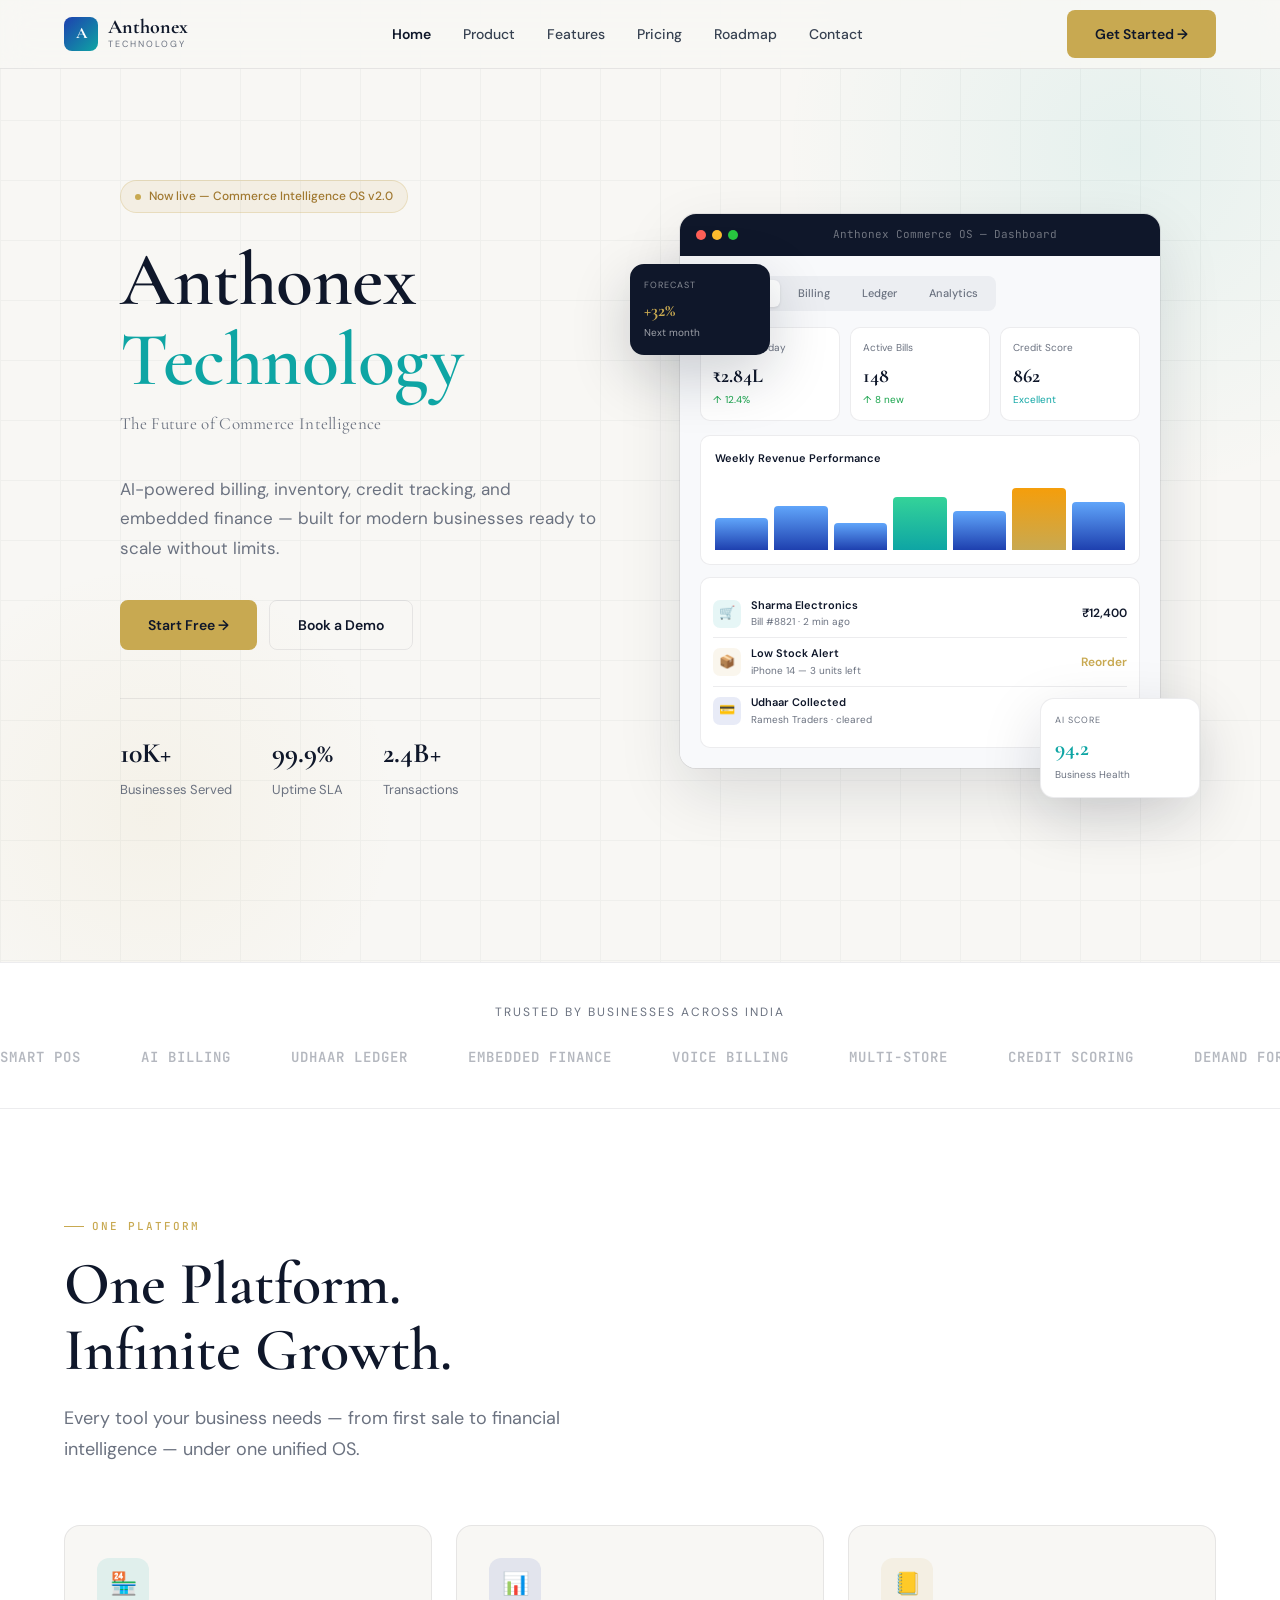
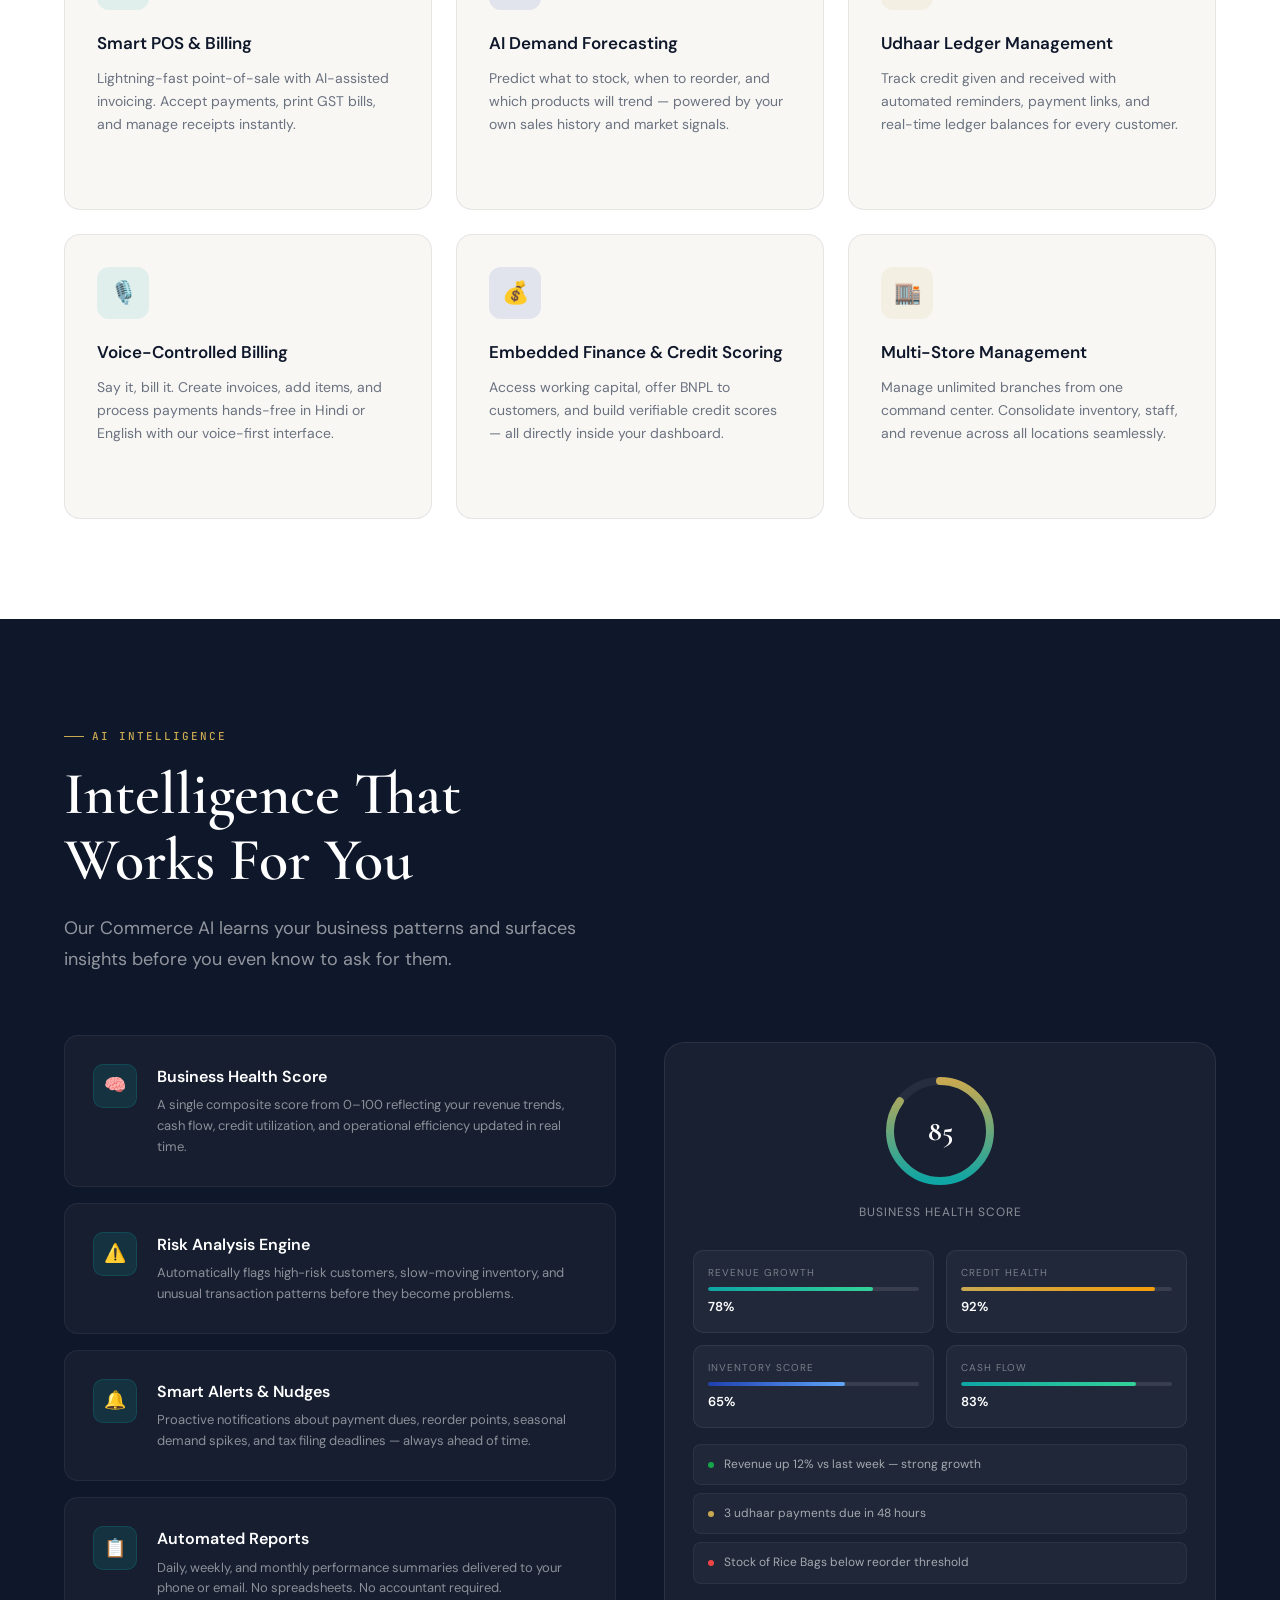
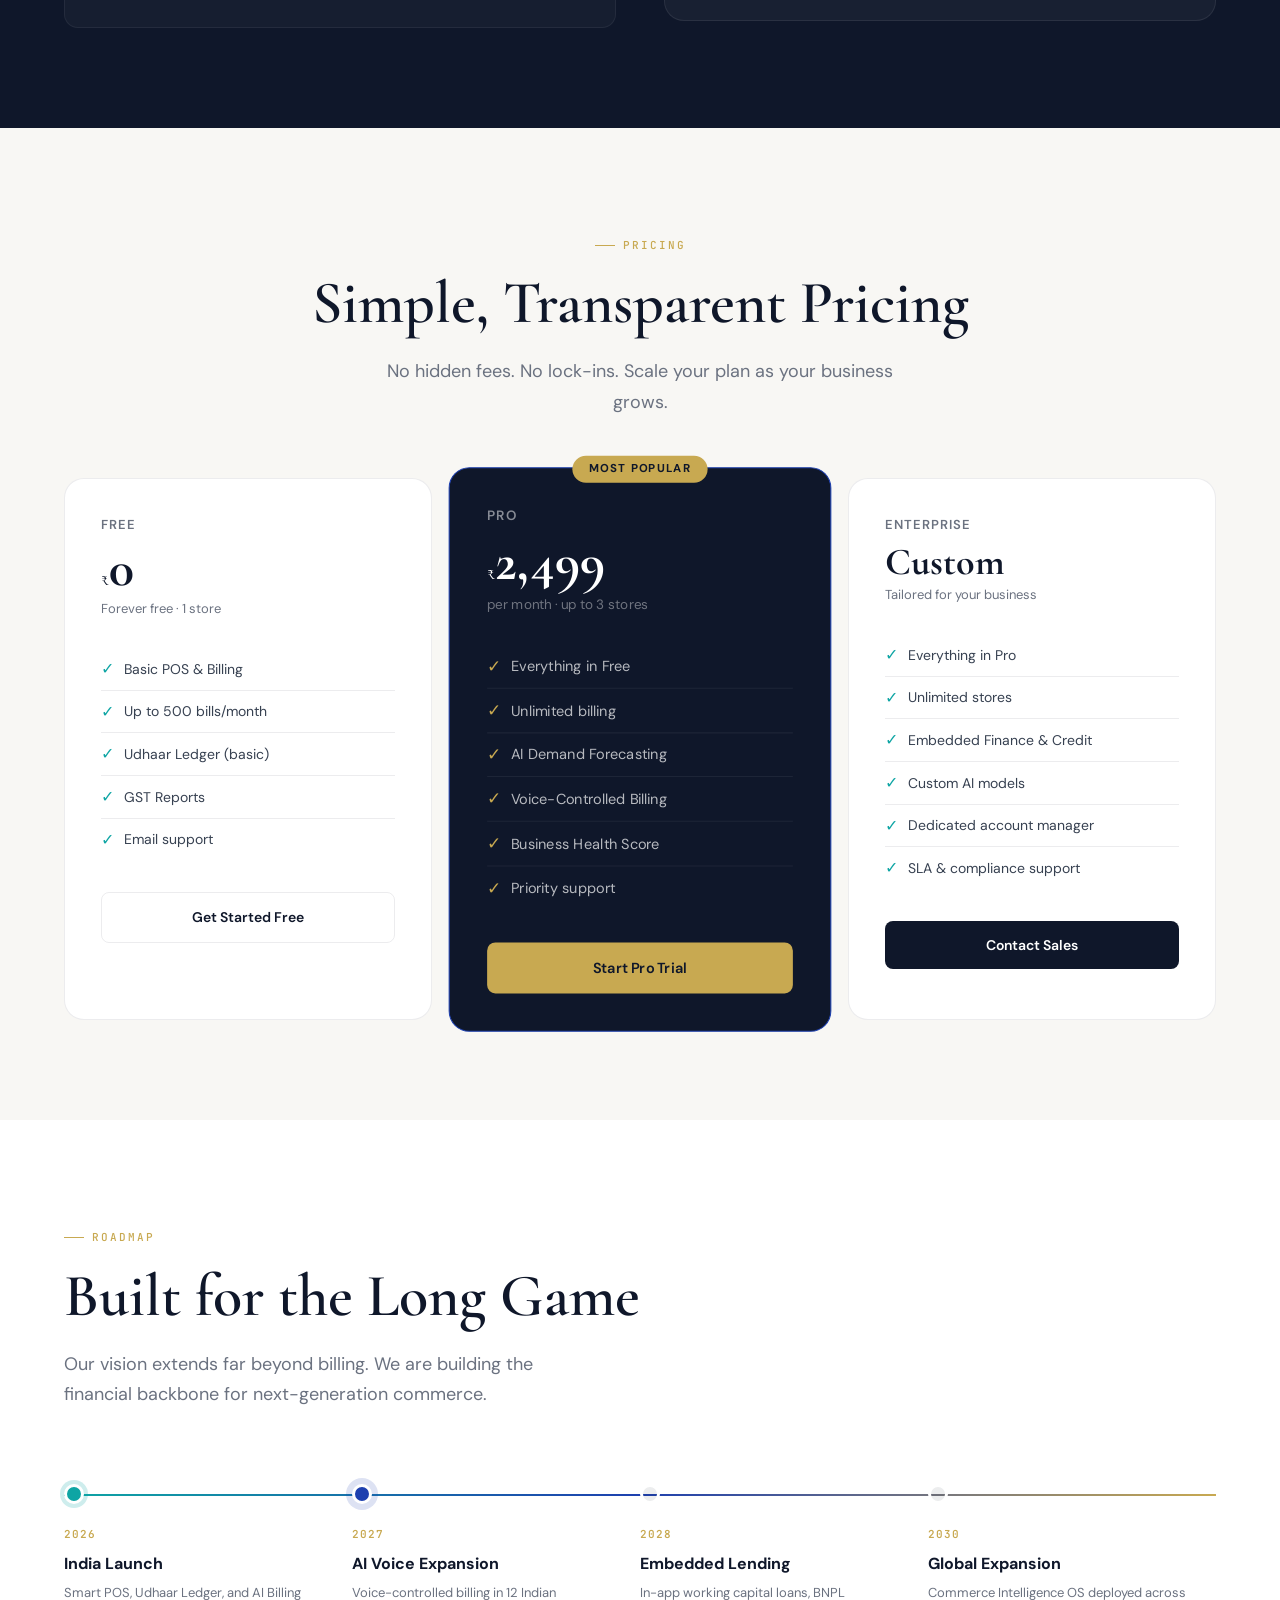
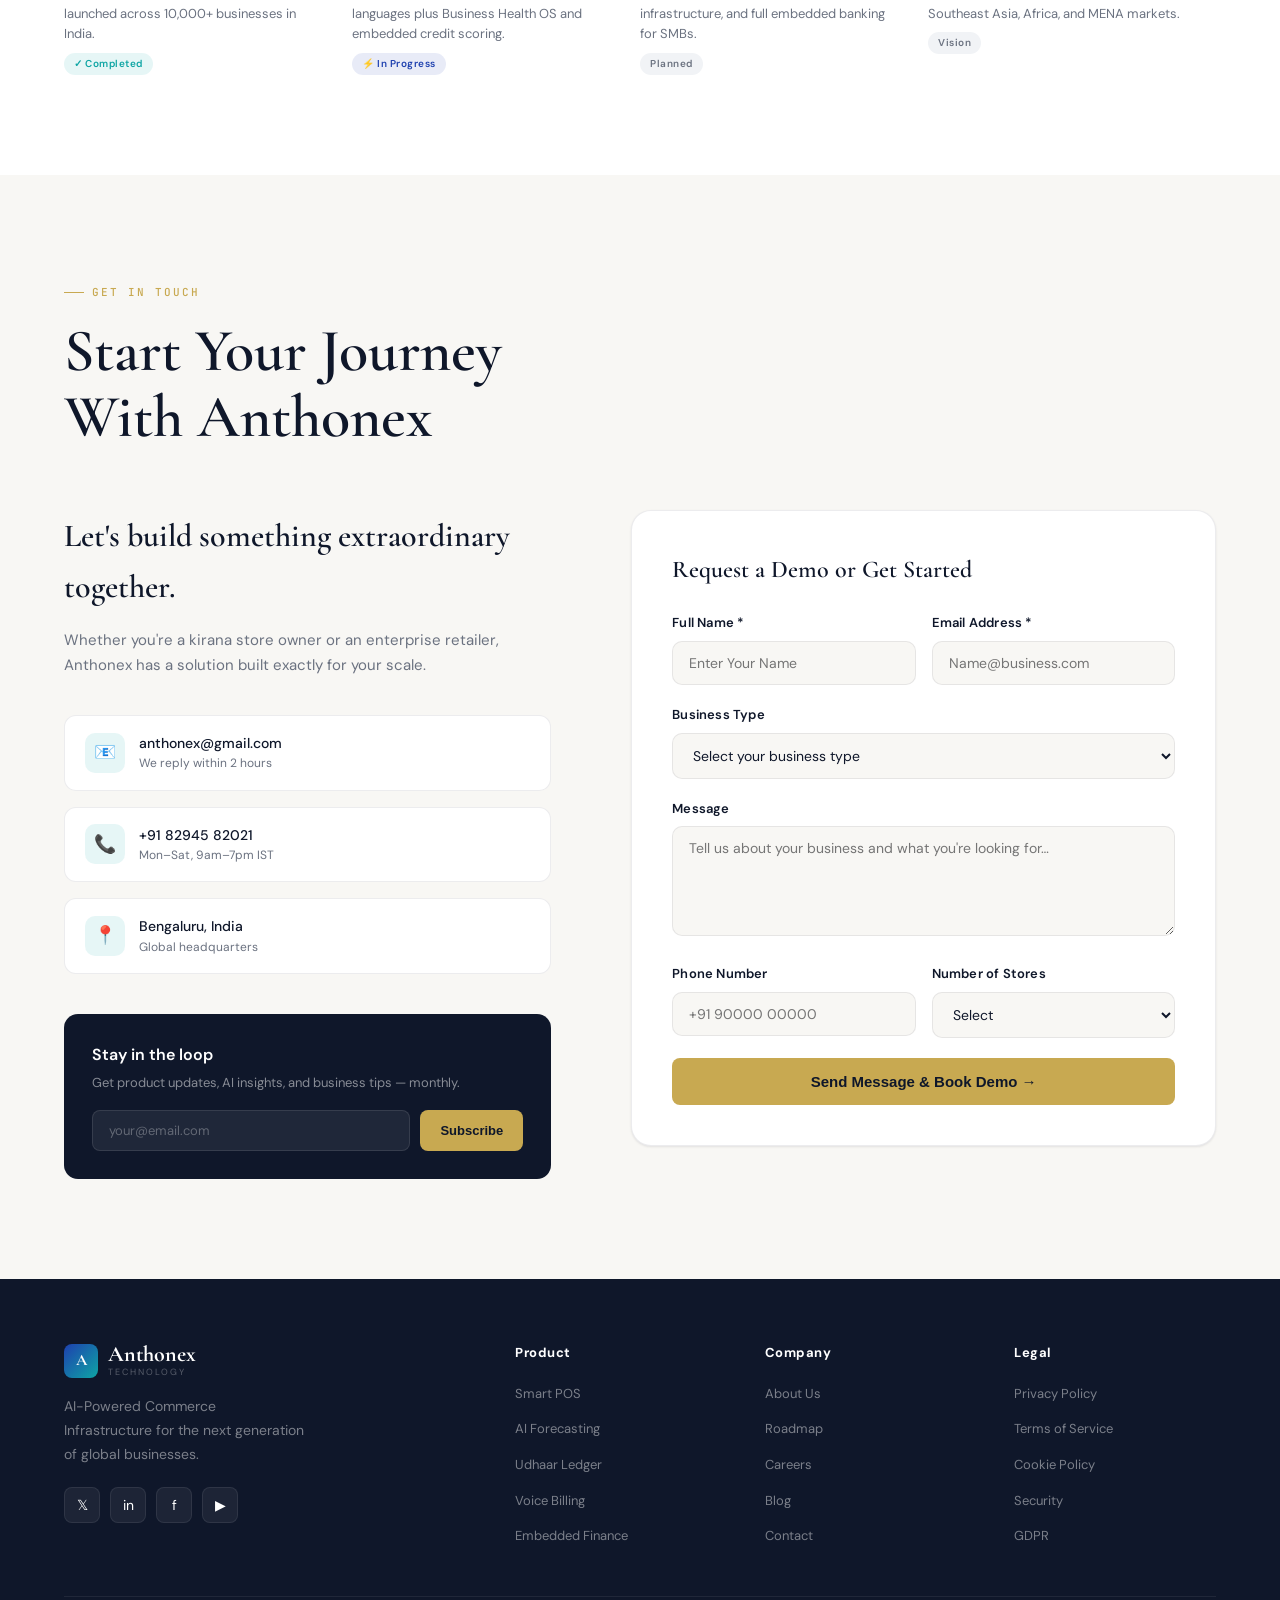
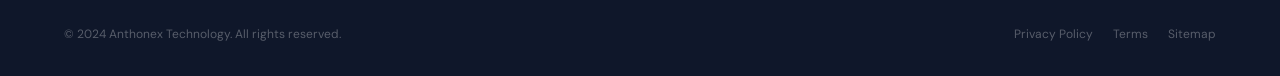
==== commit 22ffe59e: "second commit" ====
--- a/index.html
+++ b/index.html
@@ -344,21 +344,21 @@
       <div class="timeline-items">
         <div class="timeline-item done">
           <div class="timeline-dot"></div>
-          <div class="timeline-year">2024</div>
+          <div class="timeline-year">2026</div>
           <div class="timeline-title">India Launch</div>
           <div class="timeline-desc">Smart POS, Udhaar Ledger, and AI Billing launched across 10,000+ businesses in India.</div>
           <span class="timeline-pill">✓ Completed</span>
         </div>
         <div class="timeline-item active">
           <div class="timeline-dot"></div>
-          <div class="timeline-year">2025</div>
+          <div class="timeline-year">2027</div>
           <div class="timeline-title">AI Voice Expansion</div>
           <div class="timeline-desc">Voice-controlled billing in 12 Indian languages plus Business Health OS and embedded credit scoring.</div>
           <span class="timeline-pill">⚡ In Progress</span>
         </div>
         <div class="timeline-item upcoming">
           <div class="timeline-dot"></div>
-          <div class="timeline-year">2027</div>
+          <div class="timeline-year">2028</div>
           <div class="timeline-title">Embedded Lending</div>
           <div class="timeline-desc">In-app working capital loans, BNPL infrastructure, and full embedded banking for SMBs.</div>
           <span class="timeline-pill">Planned</span>
@@ -391,11 +391,11 @@
         <div class="contact-details reveal reveal-delay-1">
           <div class="c-detail">
             <div class="c-icon">📧</div>
-            <div><div class="c-text">hello@anthonex.tech</div><div class="c-sub">We reply within 2 hours</div></div>
+            <div><div class="c-text">anthonex@gmail.com</div><div class="c-sub">We reply within 2 hours</div></div>
           </div>
           <div class="c-detail">
             <div class="c-icon">📞</div>
-            <div><div class="c-text">+91 98765 43210</div><div class="c-sub">Mon–Sat, 9am–7pm IST</div></div>
+            <div><div class="c-text">+91 82945 82021</div><div class="c-sub">Mon–Sat, 9am–7pm IST</div></div>
           </div>
           <div class="c-detail">
             <div class="c-icon">📍</div>
@@ -416,11 +416,11 @@
         <div class="form-row">
           <div class="form-group">
             <label>Full Name *</label>
-            <input type="text" id="fname" placeholder="Raj Sharma" required>
+            <input type="text" id="fname" placeholder="Enter Your Name" required>
           </div>
           <div class="form-group">
             <label>Email Address *</label>
-            <input type="email" id="femail" placeholder="raj@business.com" required>
+            <input type="email" id="femail" placeholder="Name@business.com" required>
           </div>
         </div>
         <div class="form-group">
@@ -443,7 +443,7 @@
         <div class="form-row">
           <div class="form-group">
             <label>Phone Number</label>
-            <input type="tel" id="fphone" placeholder="+91 98765 43210">
+            <input type="tel" id="fphone" placeholder="+91 90000 00000">
           </div>
           <div class="form-group">
             <label>Number of Stores</label>
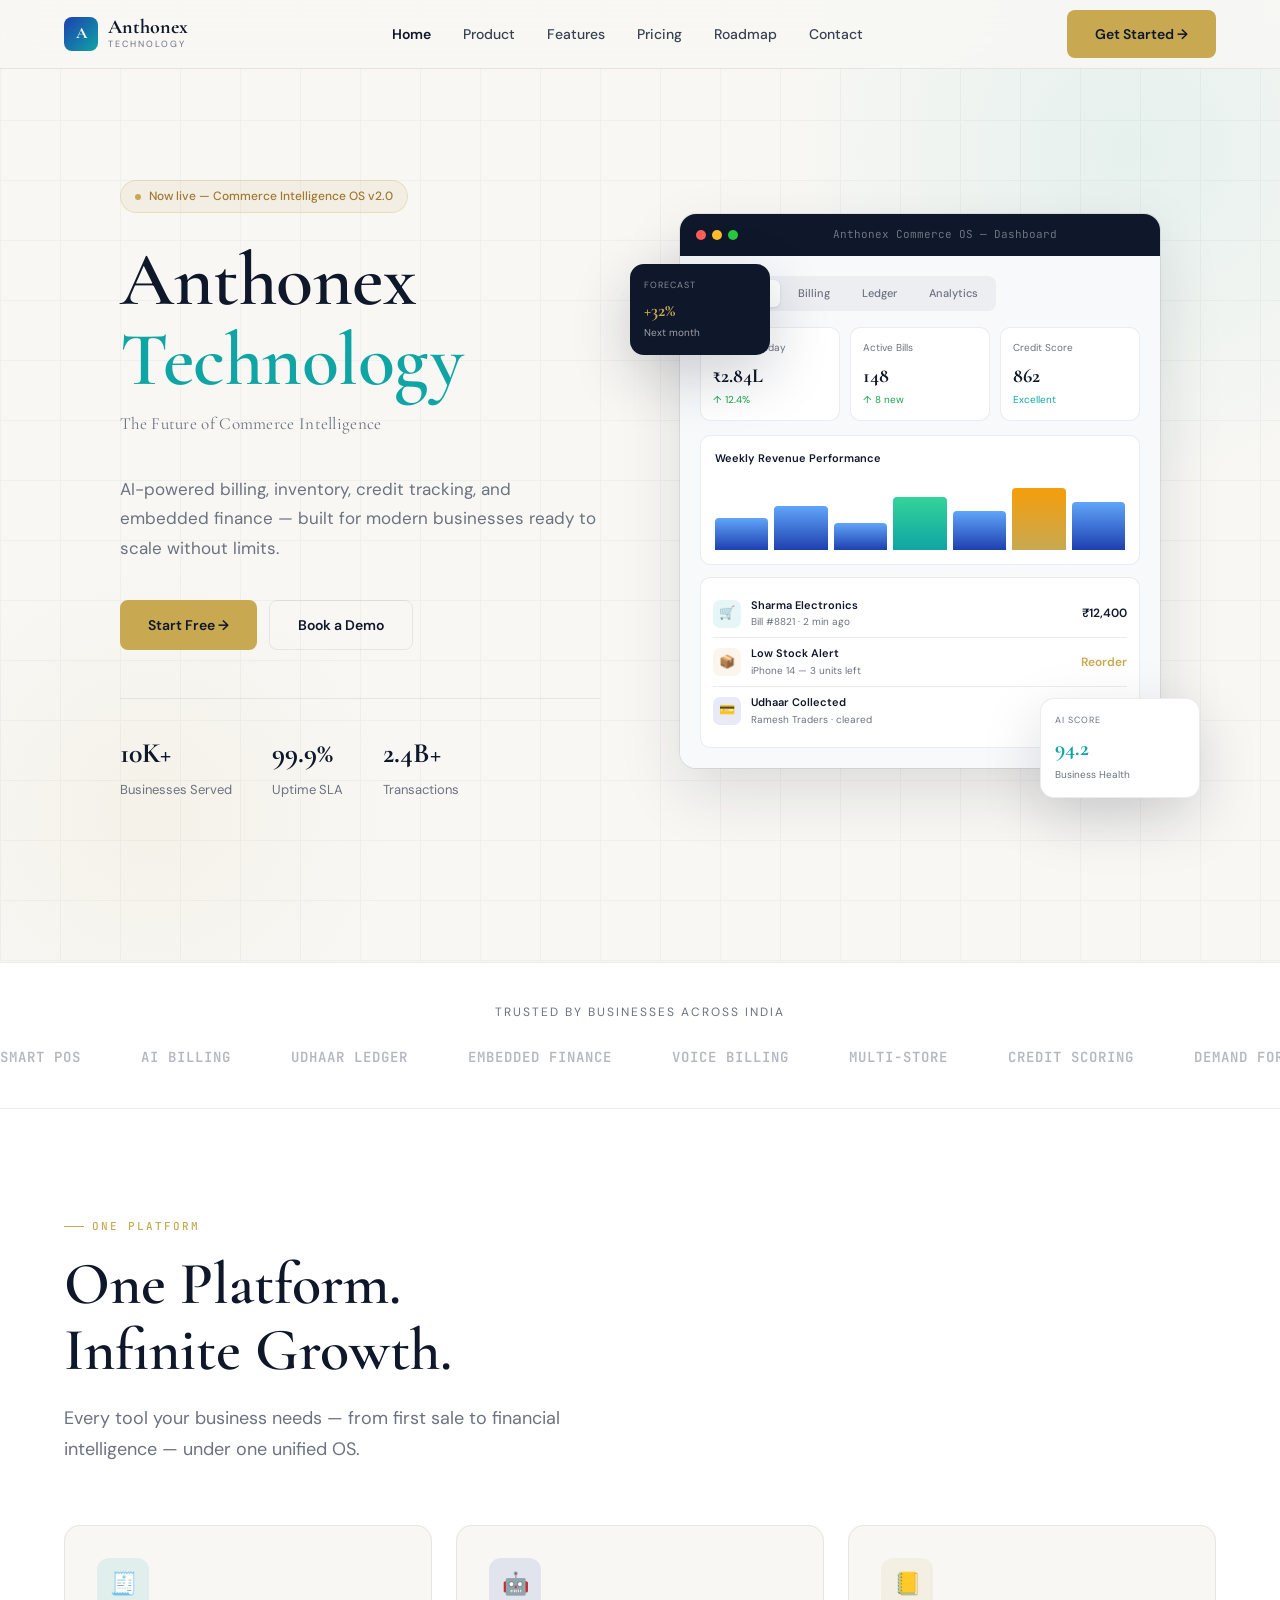
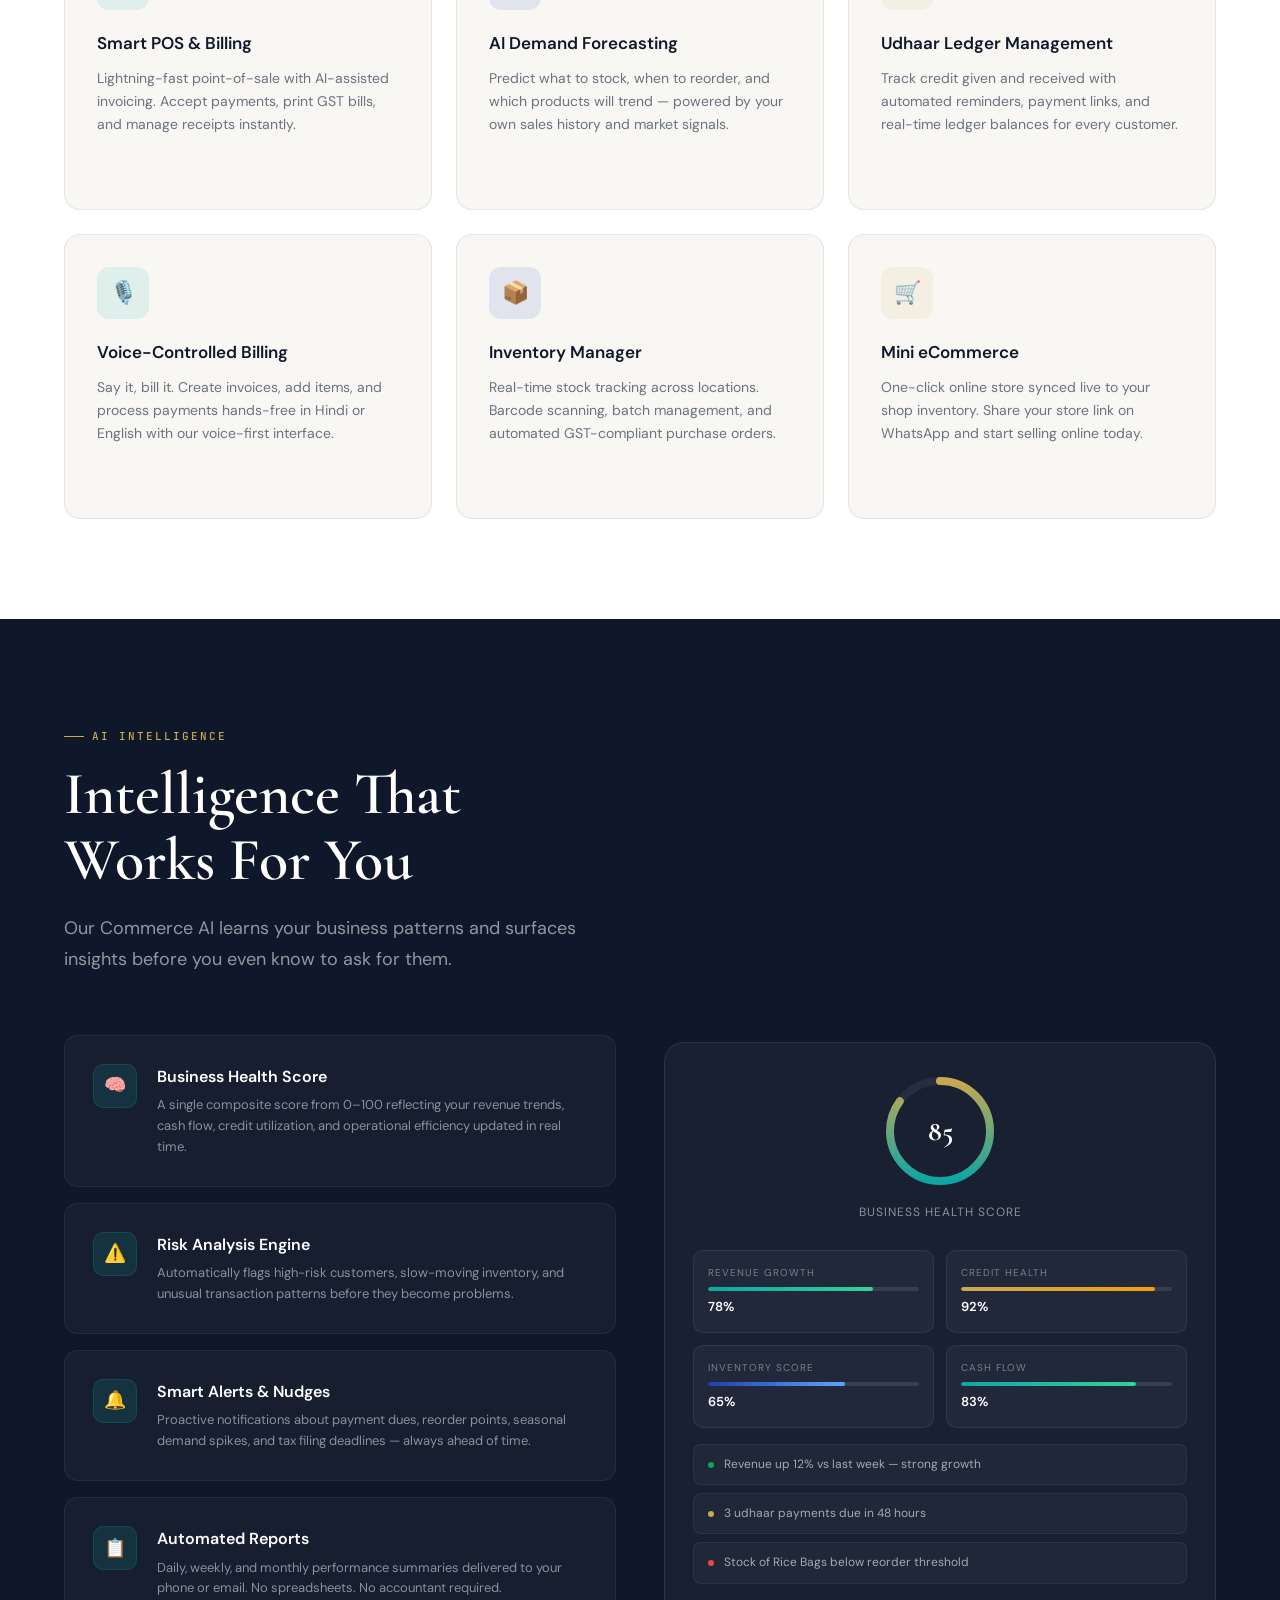
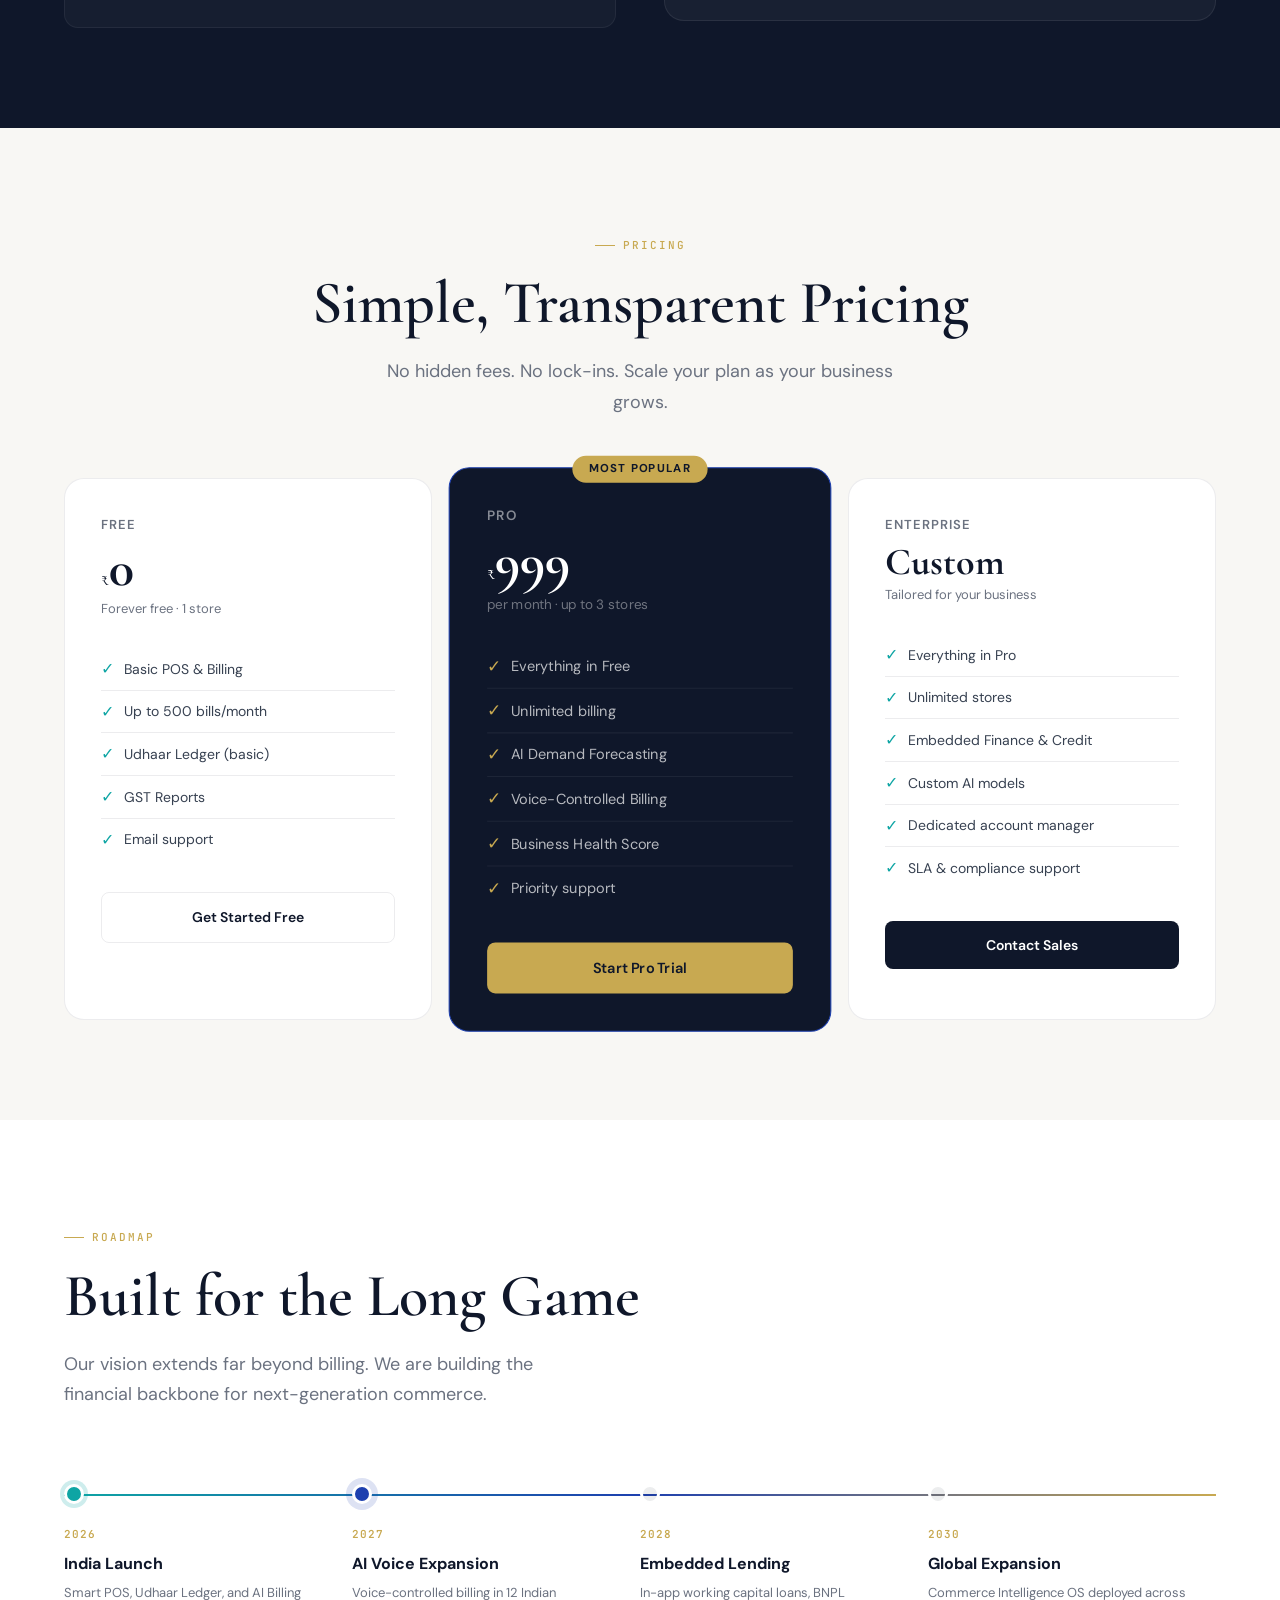
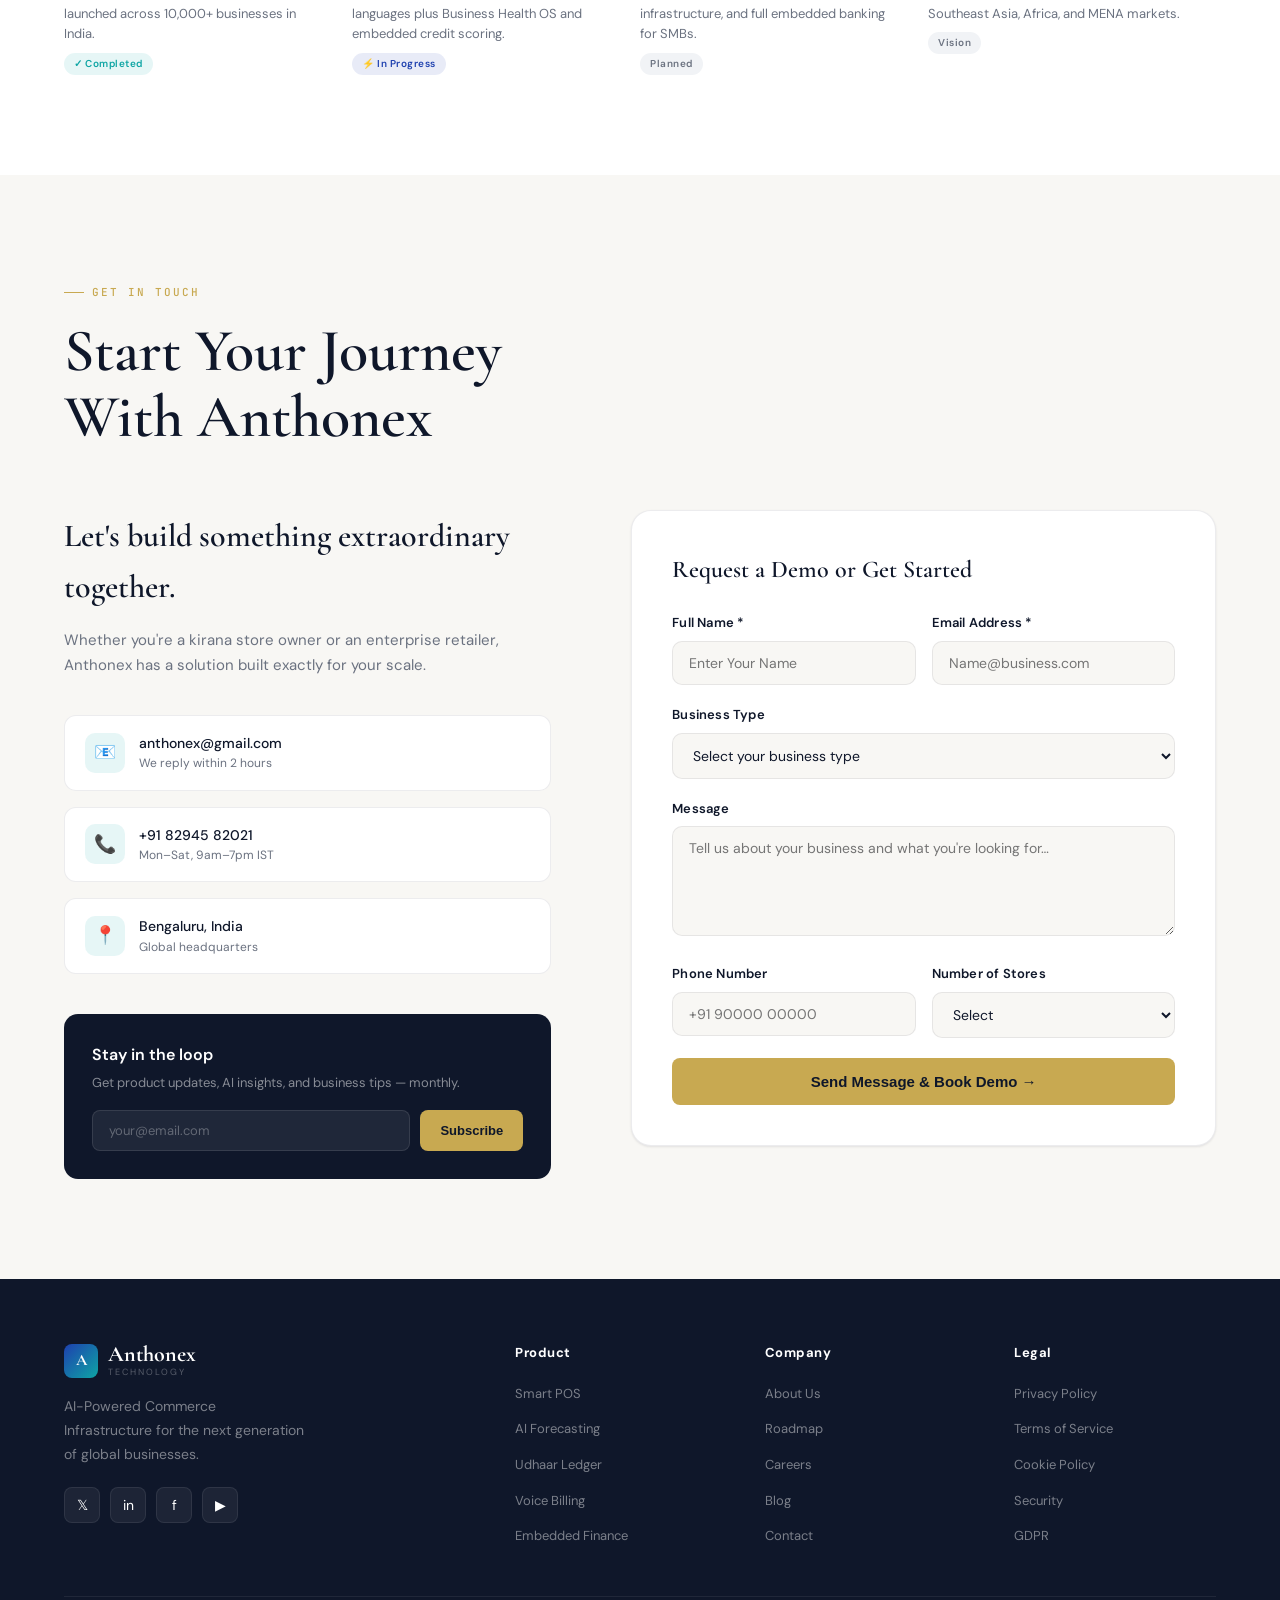
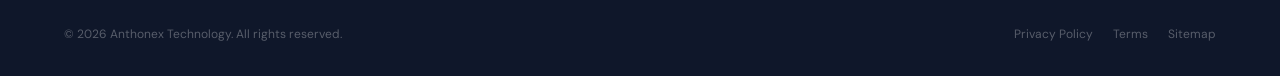
==== commit c323e087: "Modify in HTML file" ====
--- a/index.html
+++ b/index.html
@@ -176,13 +176,13 @@
     </div>
     <div class="product-grid">
       <div class="product-card reveal reveal-delay-1">
-        <div class="card-icon icon-teal">🏪</div>
+        <div class="card-icon icon-teal">🧾</div>
         <div class="card-title">Smart POS & Billing</div>
         <div class="card-desc">Lightning-fast point-of-sale with AI-assisted invoicing. Accept payments, print GST bills, and manage receipts instantly.</div>
         <div class="card-arrow">Explore feature →</div>
       </div>
       <div class="product-card reveal reveal-delay-2">
-        <div class="card-icon icon-blue">📊</div>
+        <div class="card-icon icon-blue">🤖</div>
         <div class="card-title">AI Demand Forecasting</div>
         <div class="card-desc">Predict what to stock, when to reorder, and which products will trend — powered by your own sales history and market signals.</div>
         <div class="card-arrow">Explore feature →</div>
@@ -200,15 +200,15 @@
         <div class="card-arrow">Explore feature →</div>
       </div>
       <div class="product-card reveal reveal-delay-2">
-        <div class="card-icon icon-blue">💰</div>
-        <div class="card-title">Embedded Finance & Credit Scoring</div>
-        <div class="card-desc">Access working capital, offer BNPL to customers, and build verifiable credit scores — all directly inside your dashboard.</div>
+        <div class="card-icon icon-blue">📦</div>
+        <div class="card-title">Inventory Manager</div>
+        <div class="card-desc">Real-time stock tracking across locations. Barcode scanning, batch management, and automated GST-compliant purchase orders.</div>
         <div class="card-arrow">Explore feature →</div>
       </div>
       <div class="product-card reveal reveal-delay-3">
-        <div class="card-icon icon-gold">🏬</div>
-        <div class="card-title">Multi-Store Management</div>
-        <div class="card-desc">Manage unlimited branches from one command center. Consolidate inventory, staff, and revenue across all locations seamlessly.</div>
+        <div class="card-icon icon-gold">🛒</div>
+        <div class="card-title">Mini eCommerce</div>
+        <div class="card-desc">One-click online store synced live to your shop inventory. Share your store link on WhatsApp and start selling online today.</div>
         <div class="card-arrow">Explore feature →</div>
       </div>
     </div>
@@ -302,7 +302,7 @@
       <div class="pricing-card popular reveal reveal-delay-2">
         <div class="popular-badge">Most Popular</div>
         <div class="plan-name">Pro</div>
-        <div class="plan-price"><span>₹</span>2,499</div>
+        <div class="plan-price"><span>₹</span>999</div>
         <div class="plan-per">per month · up to 3 stores</div>
         <ul class="plan-features">
           <li><span class="chk">✓</span> Everything in Free</li>
@@ -515,7 +515,7 @@
       </div>
     </div>
     <div class="footer-bottom">
-      <p>© 2024 Anthonex Technology. All rights reserved.</p>
+      <p>© 2026 Anthonex Technology. All rights reserved.</p>
       <div class="footer-bottom-links">
         <a href="#">Privacy Policy</a>
         <a href="#">Terms</a>
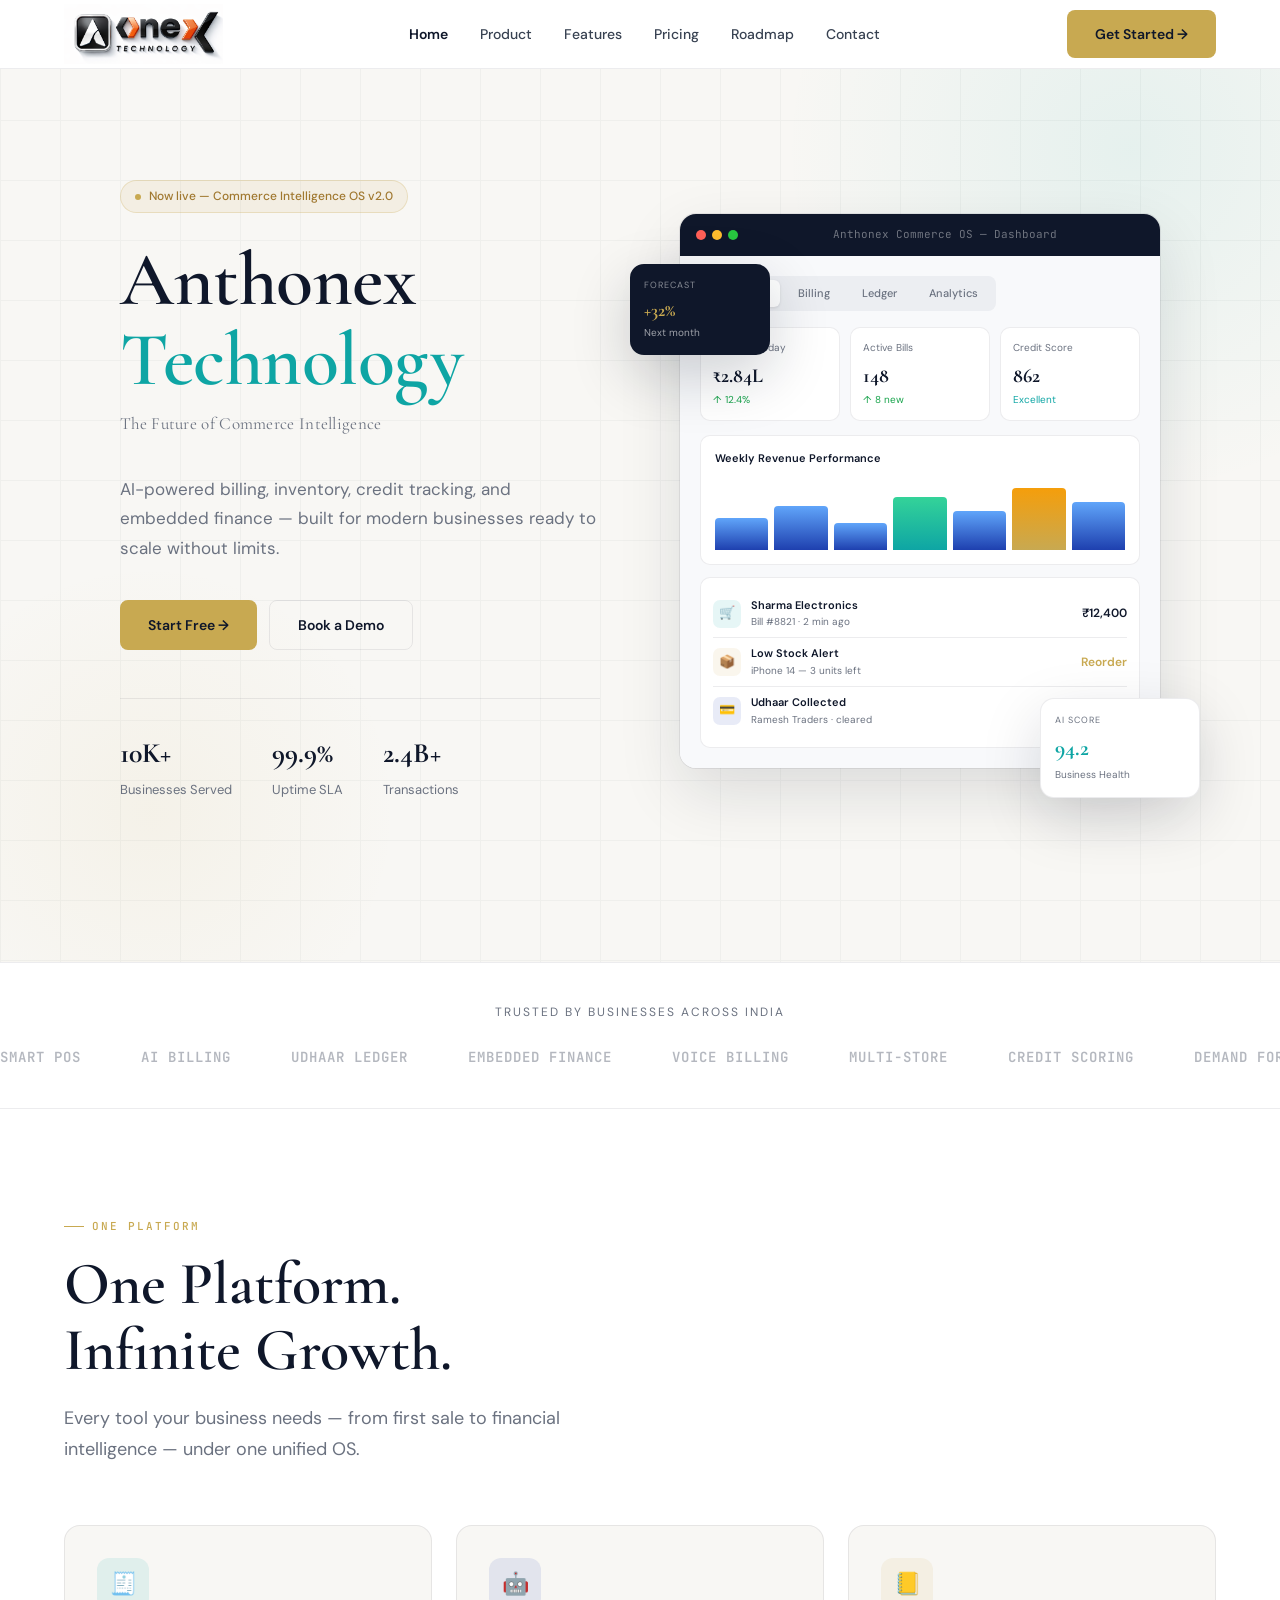
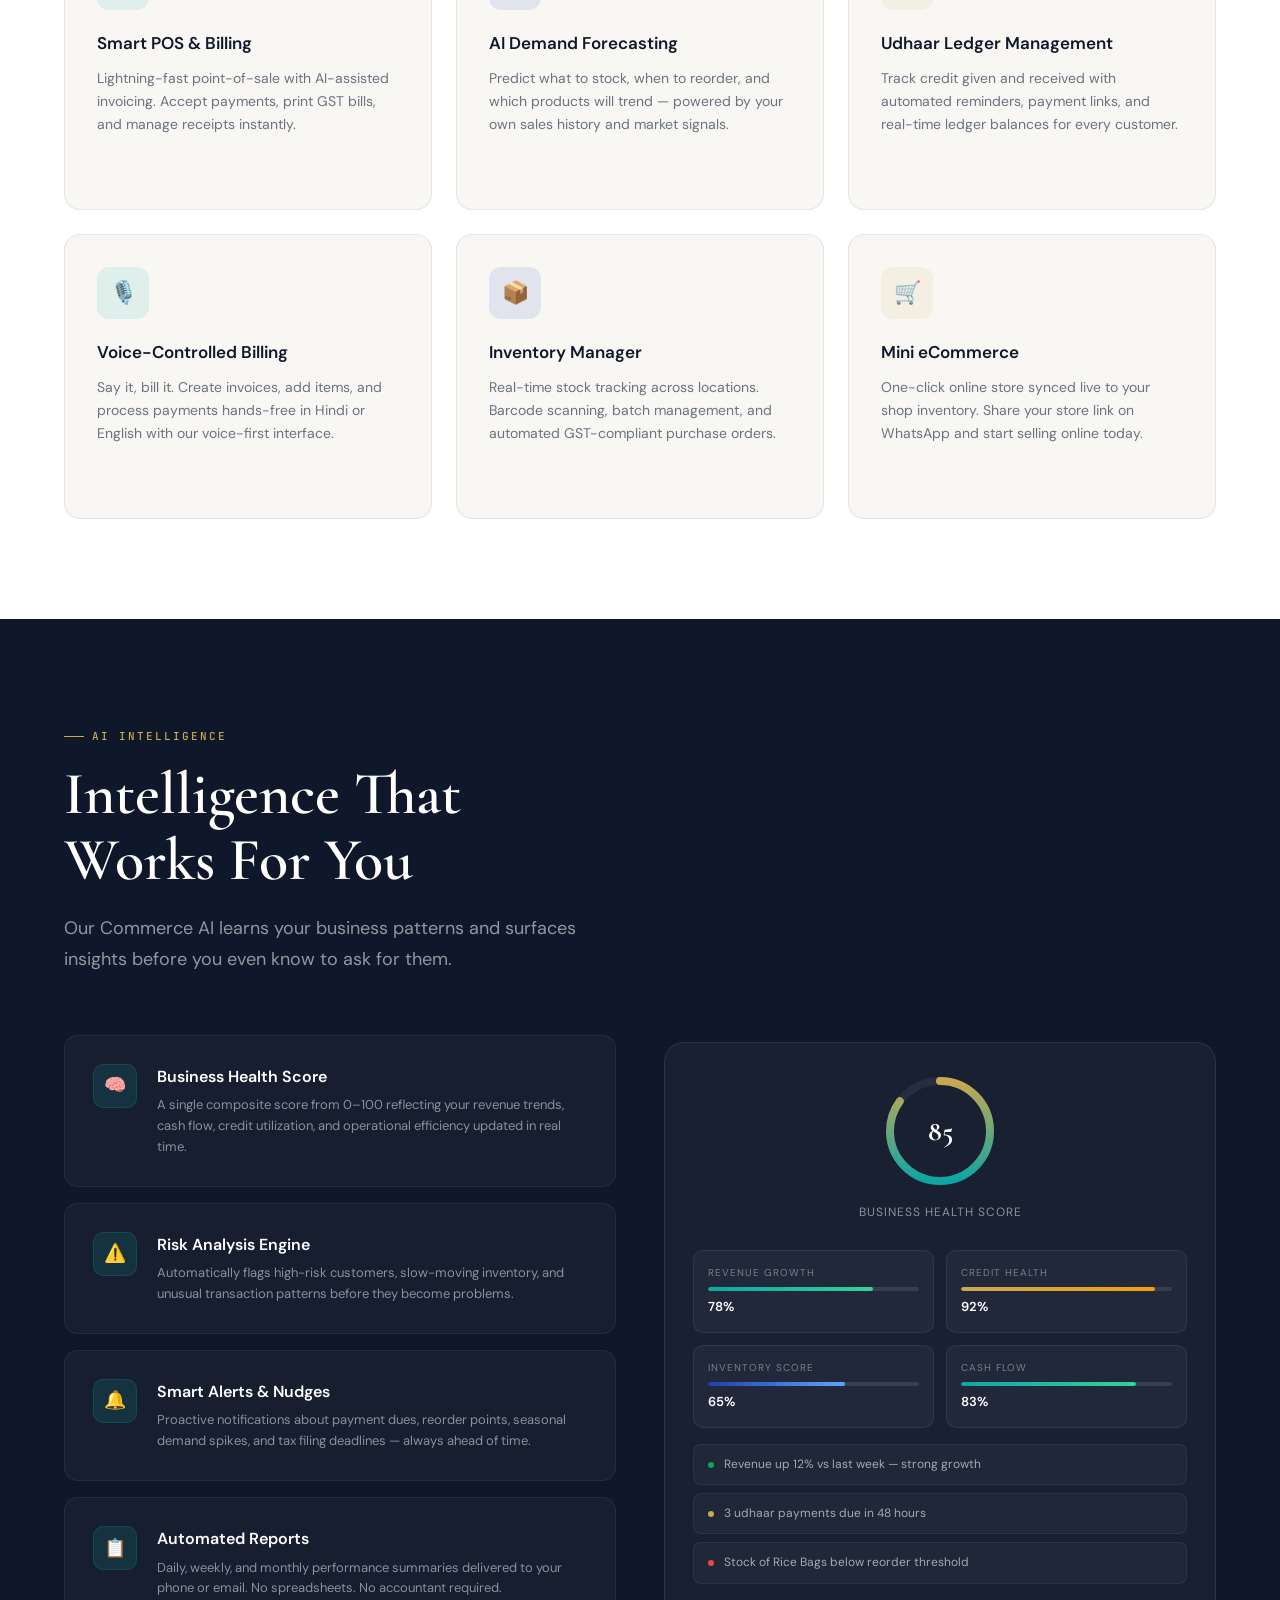
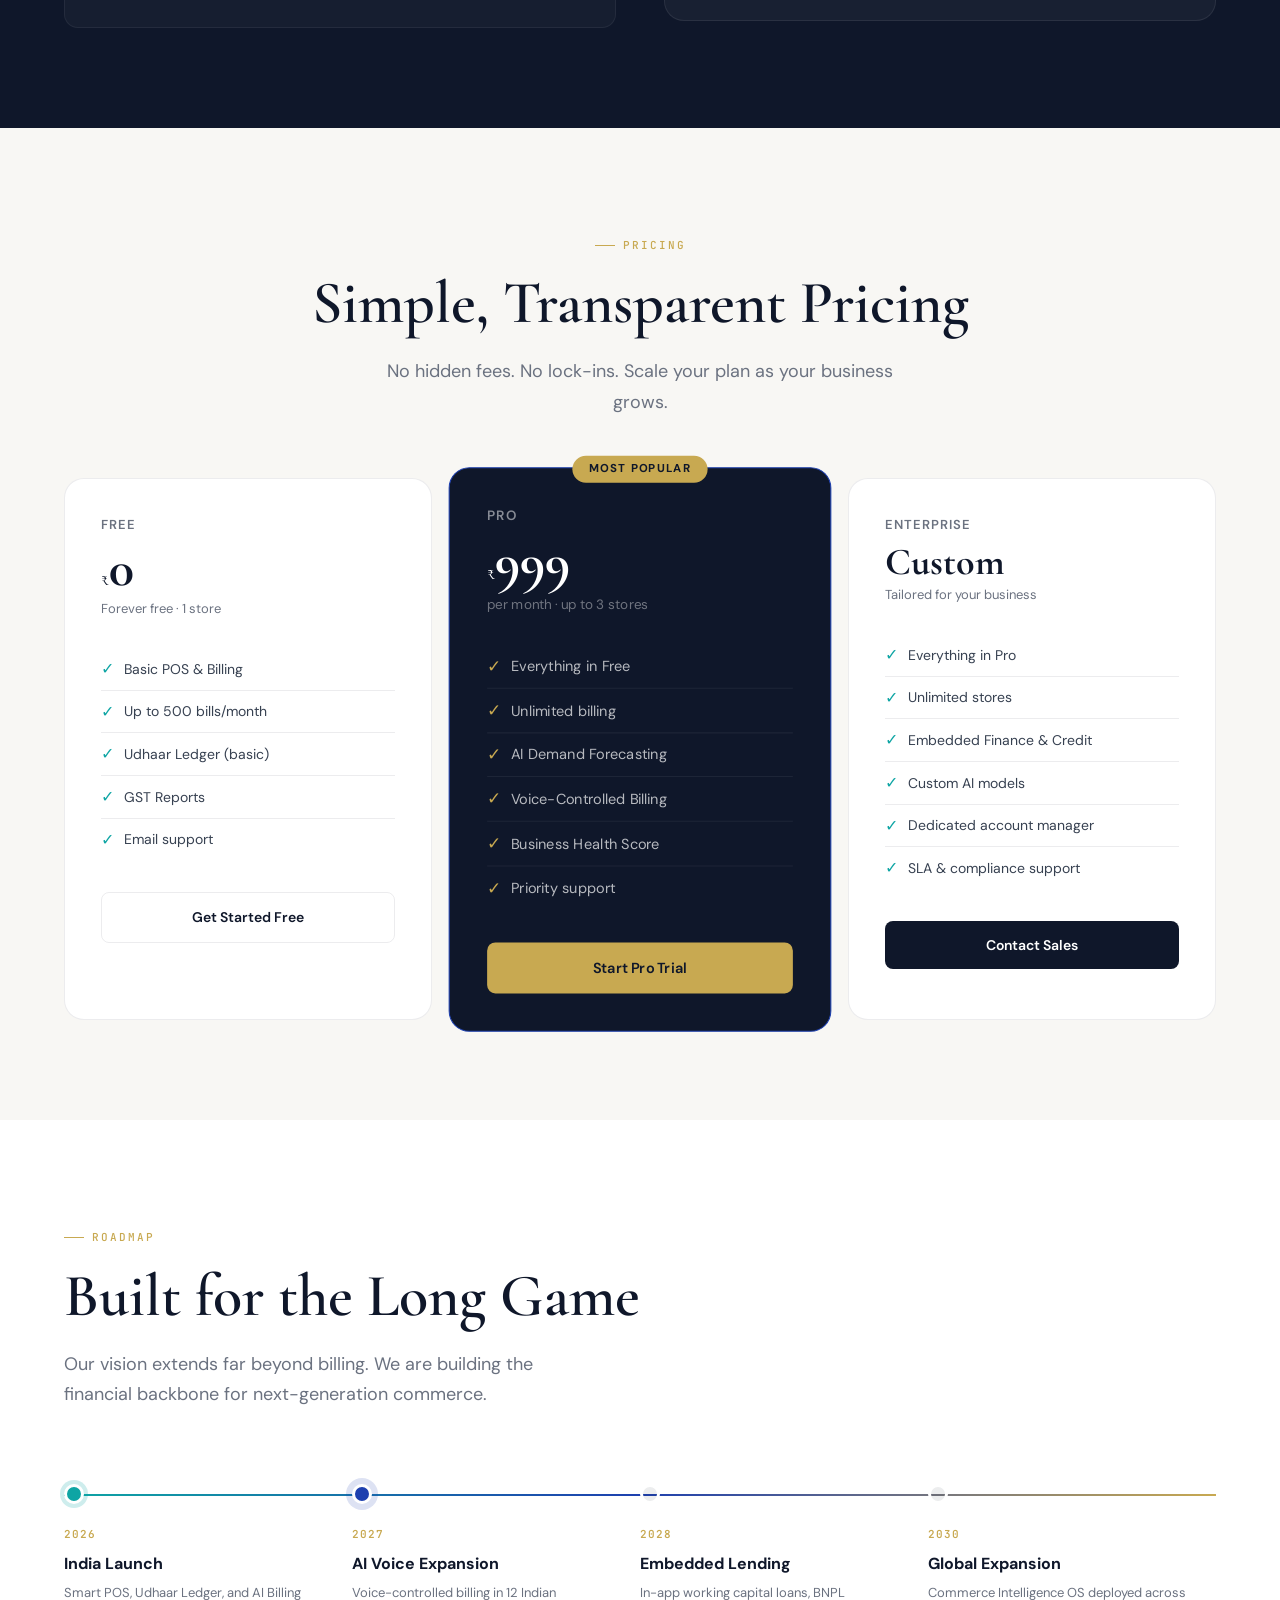
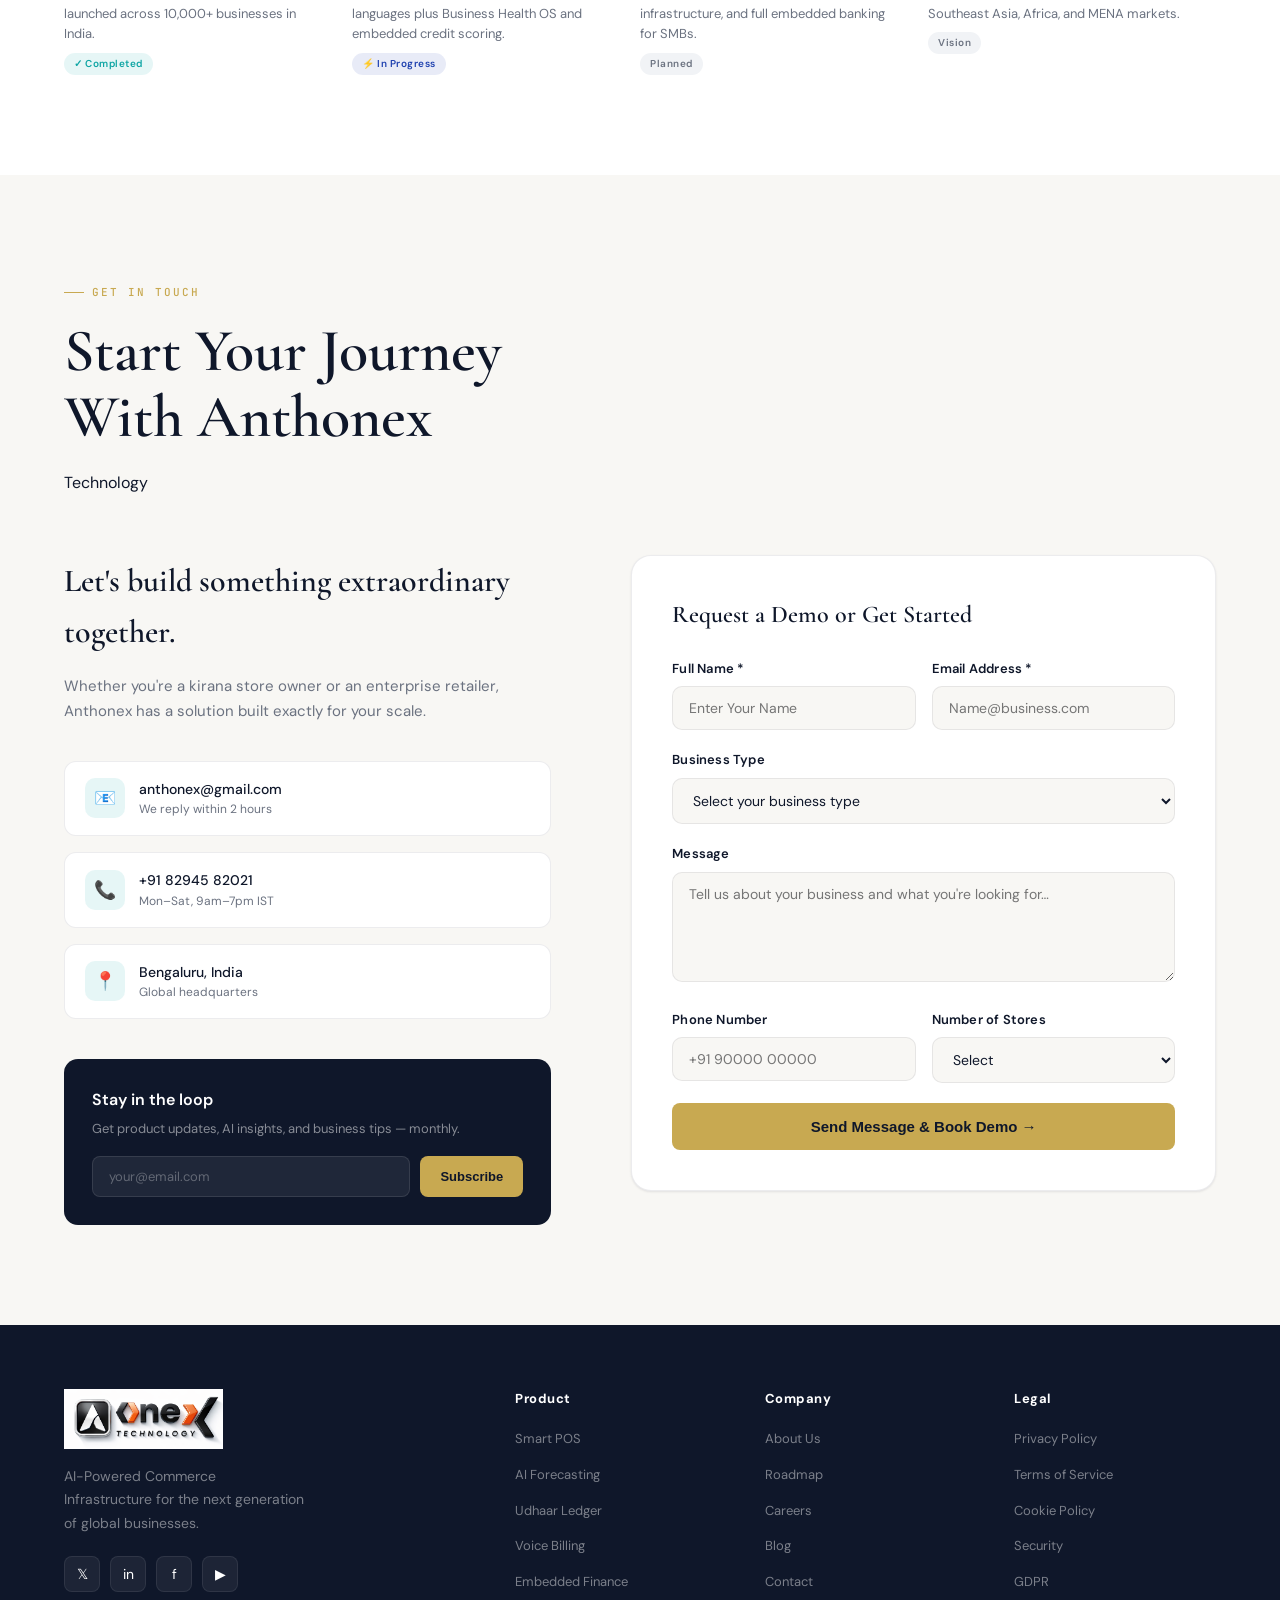
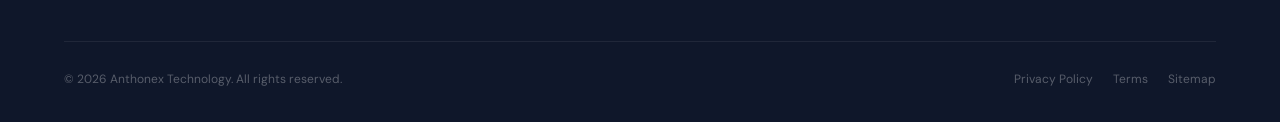
==== commit 71c73035: "Logo added" ====
--- a/index.html
+++ b/index.html
@@ -16,13 +16,9 @@
 <header id="header">
   <div class="container">
     <nav class="nav">
-      <a href="#" class="logo">
-        <div class="logo-icon">A</div>
-        <div>
-          <div class="logo-text">Anthonex</div>
-          <div class="logo-sub">Technology</div>
-        </div>
-      </a>
+        <a href="#" class="logo">
+          <img src="logo_chatGpt1.png" alt="Anthonex Technology Logo" class="logo-img">
+        </a>
       <ul class="nav-links">
         <li><a href="#home">Home</a></li>
         <li><a href="#product">Product</a></li>
@@ -381,6 +377,7 @@
     <div class="reveal">
       <div class="section-label">Get In Touch</div>
       <h2 class="section-title">Start Your Journey<br>With Anthonex</h2>
+      <div class="logo-sub">Technology</div>
     </div>
     <div class="contact-grid">
       <div>
@@ -468,13 +465,9 @@
   <div class="container">
     <div class="footer-grid">
       <div class="footer-brand">
-        <div class="logo">
-          <div class="logo-icon">A</div>
-          <div>
-            <div class="logo-text footer-logo-text">Anthonex</div>
-            <div class="logo-sub footer-logo-sub">Technology</div>
-          </div>
-        </div>
+        <a href="#" class="logo">
+          <img src="logo_chatGpt1.png" alt="Anthonex Technology Logo" class="logo-img">
+        </a>
         <p>AI-Powered Commerce Infrastructure for the next generation of global businesses.</p>
         <div class="footer-social">
           <a href="#" class="social-icon">𝕏</a>
--- a/style.css
+++ b/style.css
@@ -113,7 +113,7 @@
    ═══════════════════════════════════════════════ */
 header {
   position: fixed; top: 0; left: 0; right: 0; z-index: 1000;
-  background: rgba(248,247,244,0.88);
+  background: white;
   backdrop-filter: blur(16px);
   -webkit-backdrop-filter: blur(16px);
   border-bottom: 1px solid var(--border);
@@ -124,16 +124,17 @@
 .nav { display: flex; align-items: center; justify-content: space-between; height: 68px; }
 
 .logo { display: flex; align-items: center; gap: 10px; text-decoration: none; }
-.logo-icon {
-  width: 34px; height: 34px; border-radius: 8px;
-  background: linear-gradient(135deg, var(--blue), var(--teal));
-  display: flex; align-items: center; justify-content: center;
-  font-size: 16px; font-weight: 700; color: white;
-  font-family: 'Cormorant Garamond', serif;
-}
-.logo-text { font-family: 'Cormorant Garamond', serif; font-size: 20px; font-weight: 700; color: var(--navy); line-height: 1; }
-.logo-sub  { font-size: 9px; letter-spacing: 2px; text-transform: uppercase; color: var(--text-muted); font-family: 'DM Sans', sans-serif; }
-
+.logo {
+  display: flex;
+  align-items: center;
+  text-decoration: none;
+}
+
+.logo-img {
+  height: 60px;   /* Adjust size here */
+  width: auto;
+  object-fit: contain;
+}
 .nav-links { display: flex; align-items: center; gap: 32px; list-style: none; }
 .nav-links a { font-size: 14px; font-weight: 500; color: var(--text-mid); text-decoration: none; transition: color 0.2s; }
 .nav-links a:hover { color: var(--navy); }
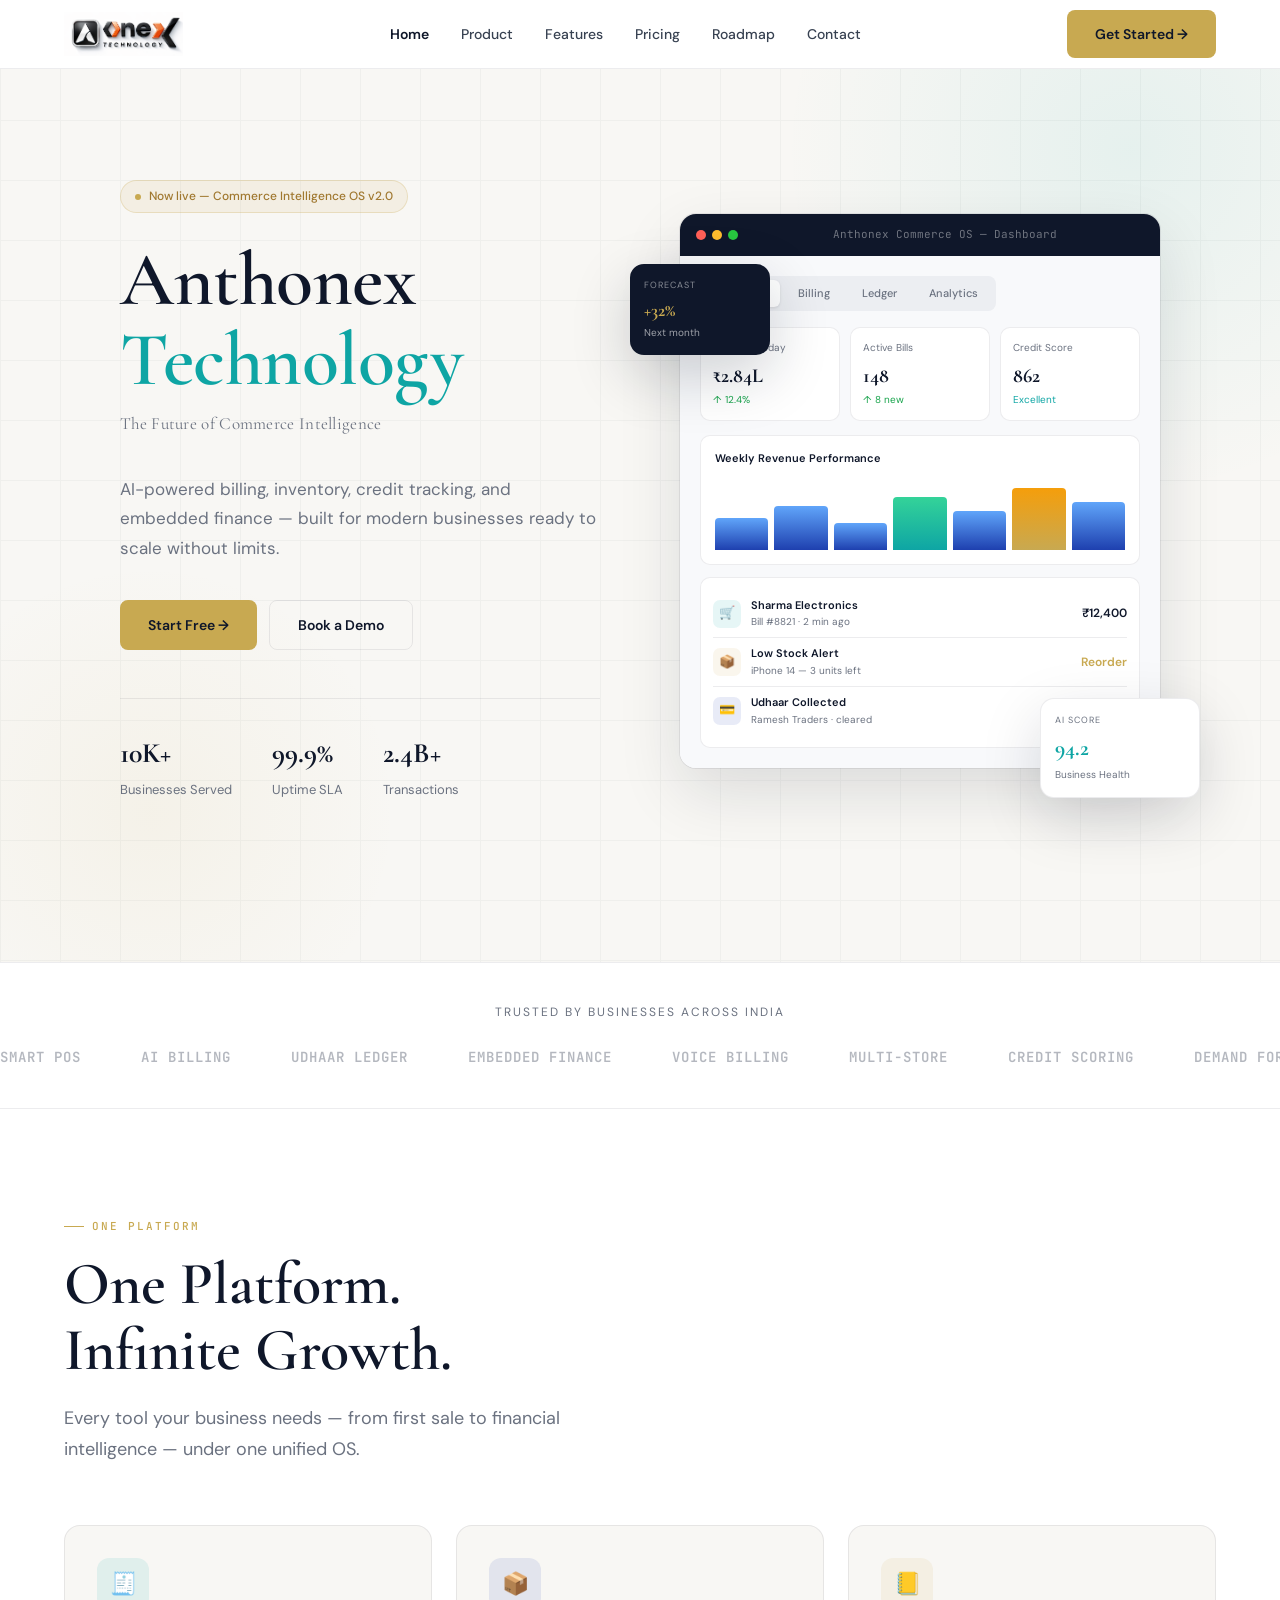
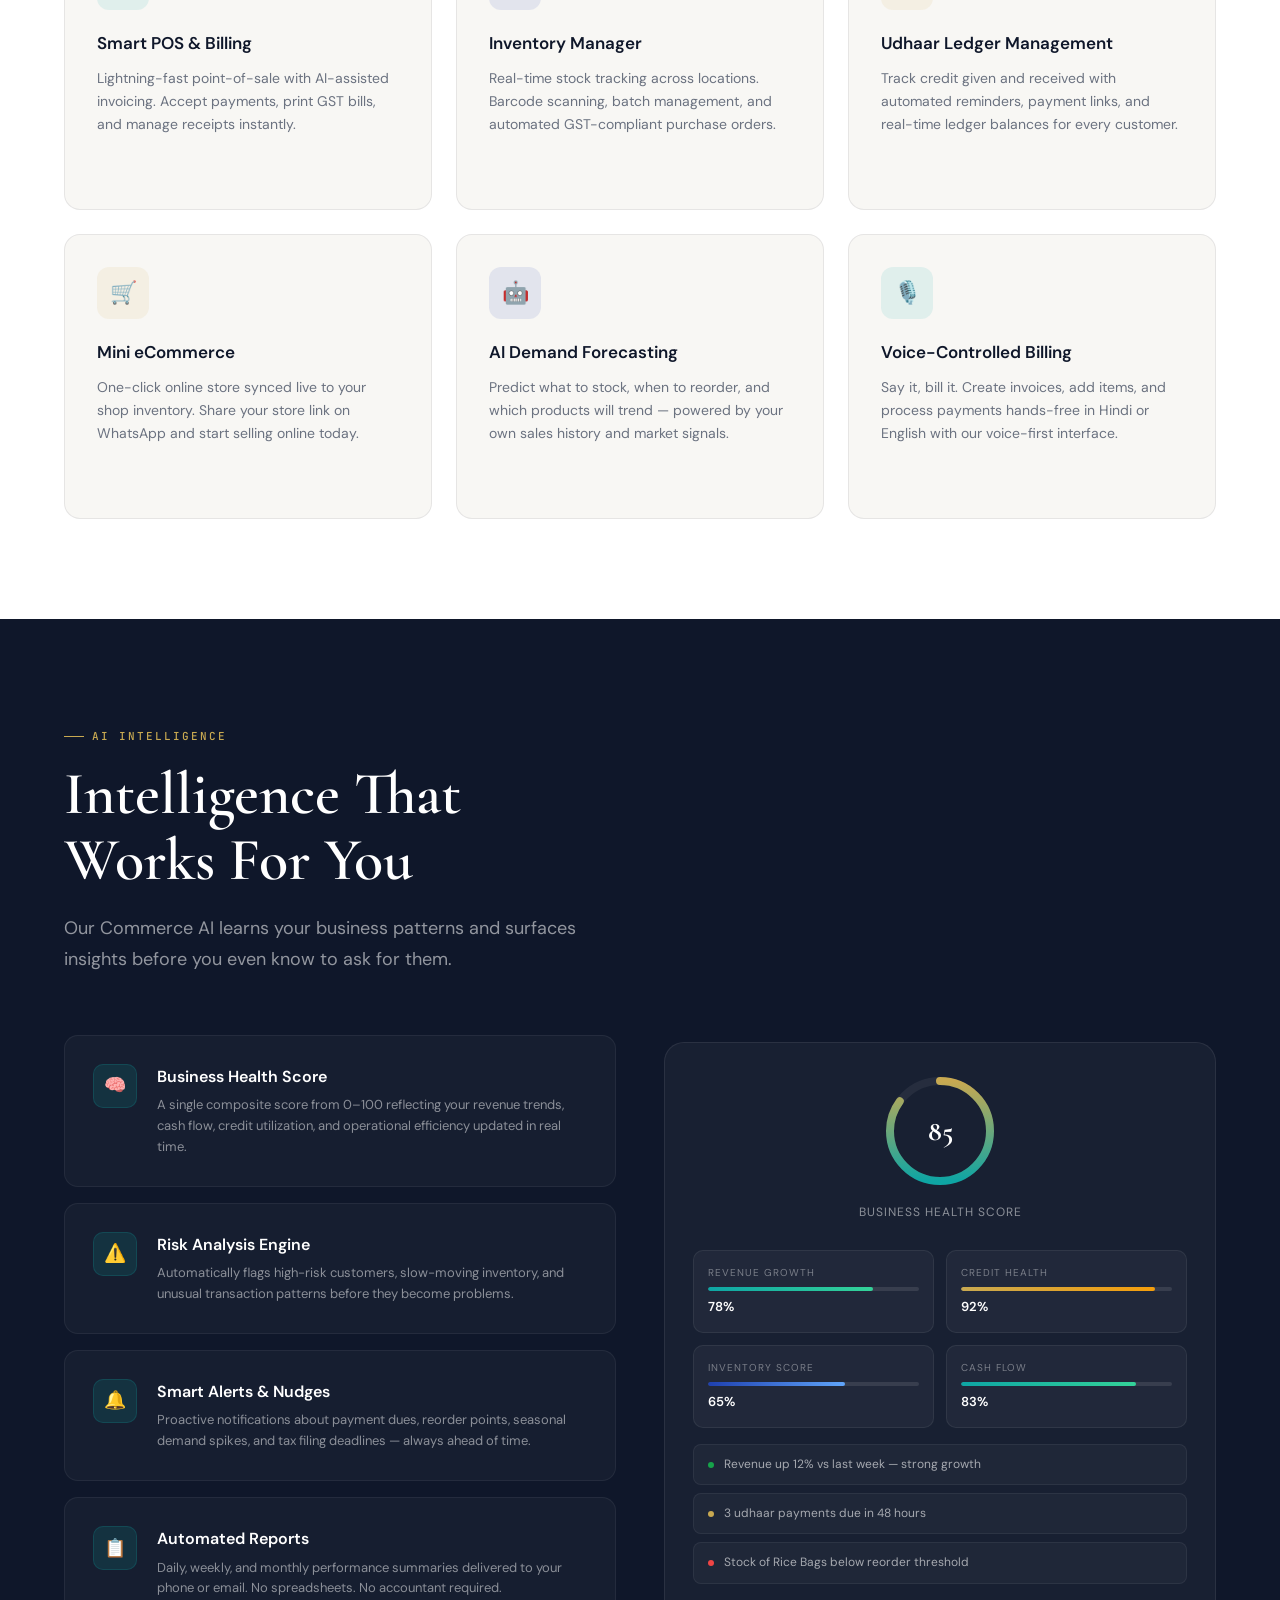
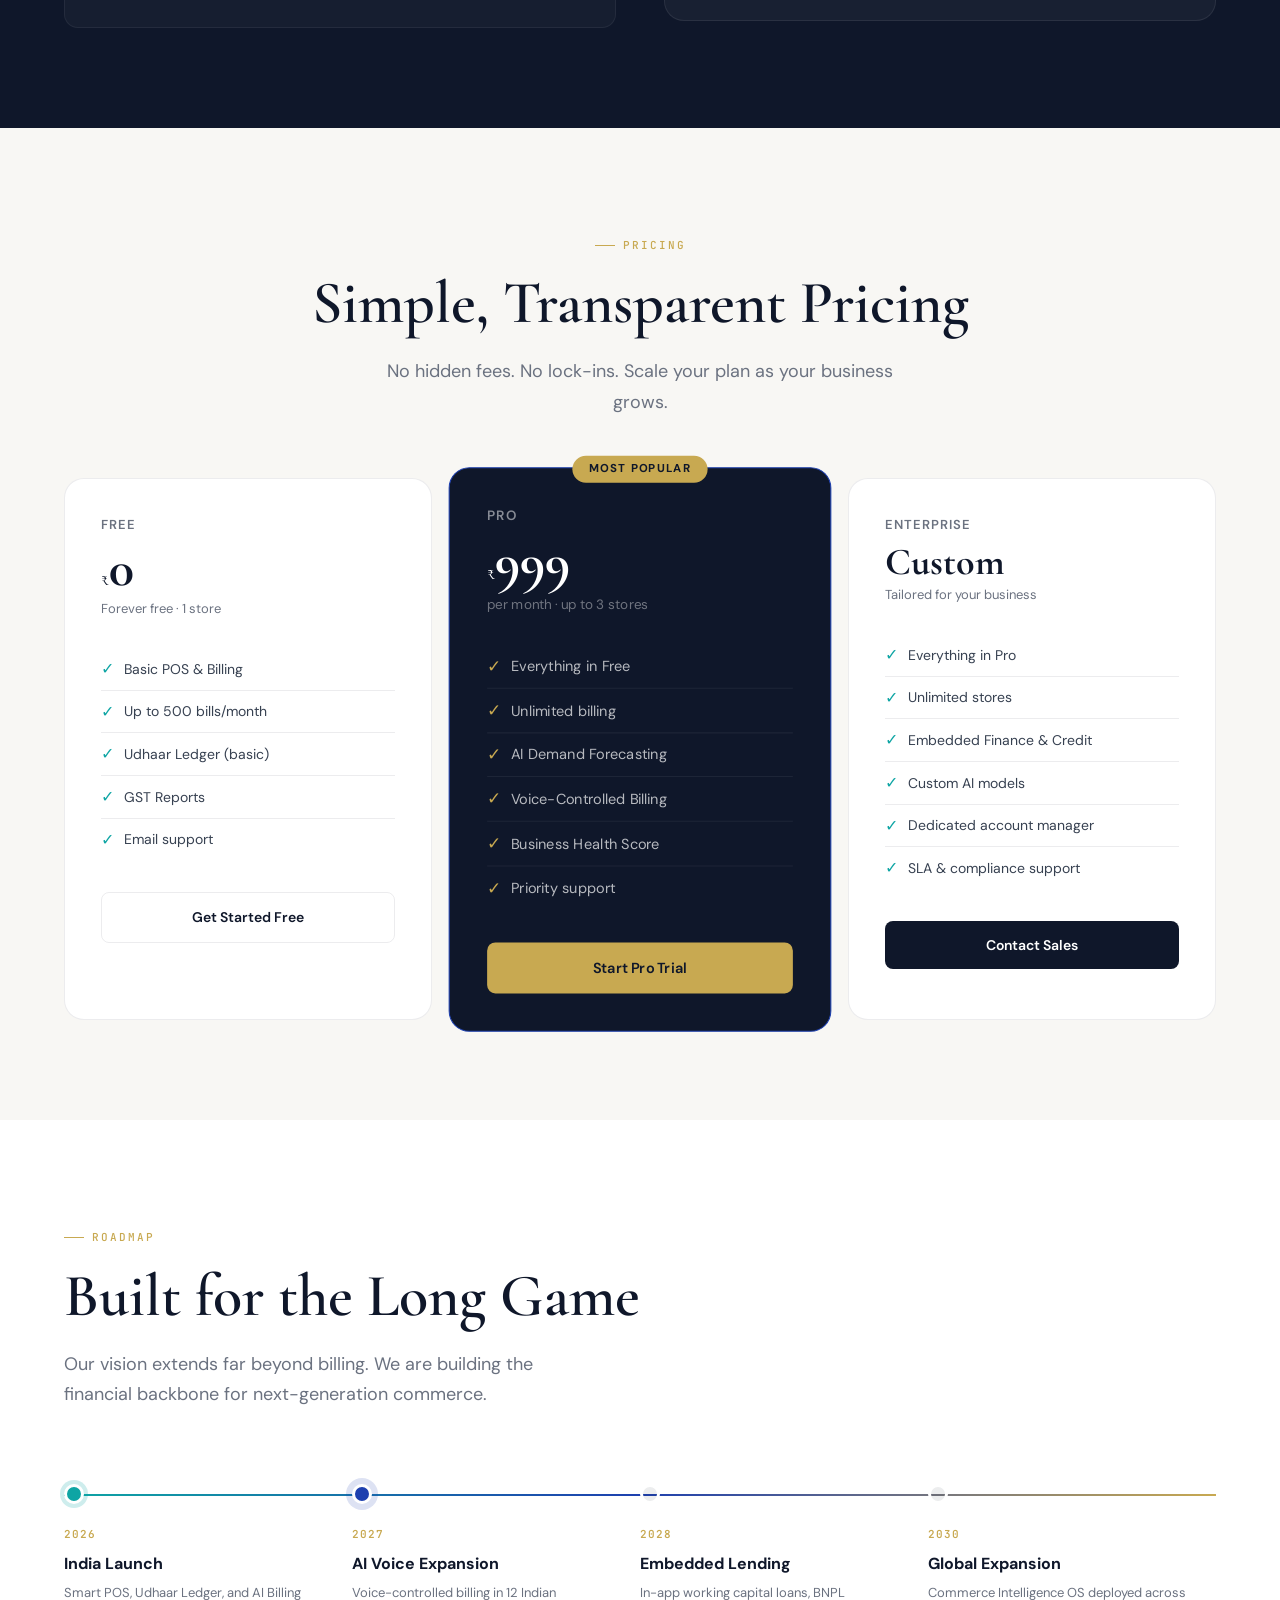
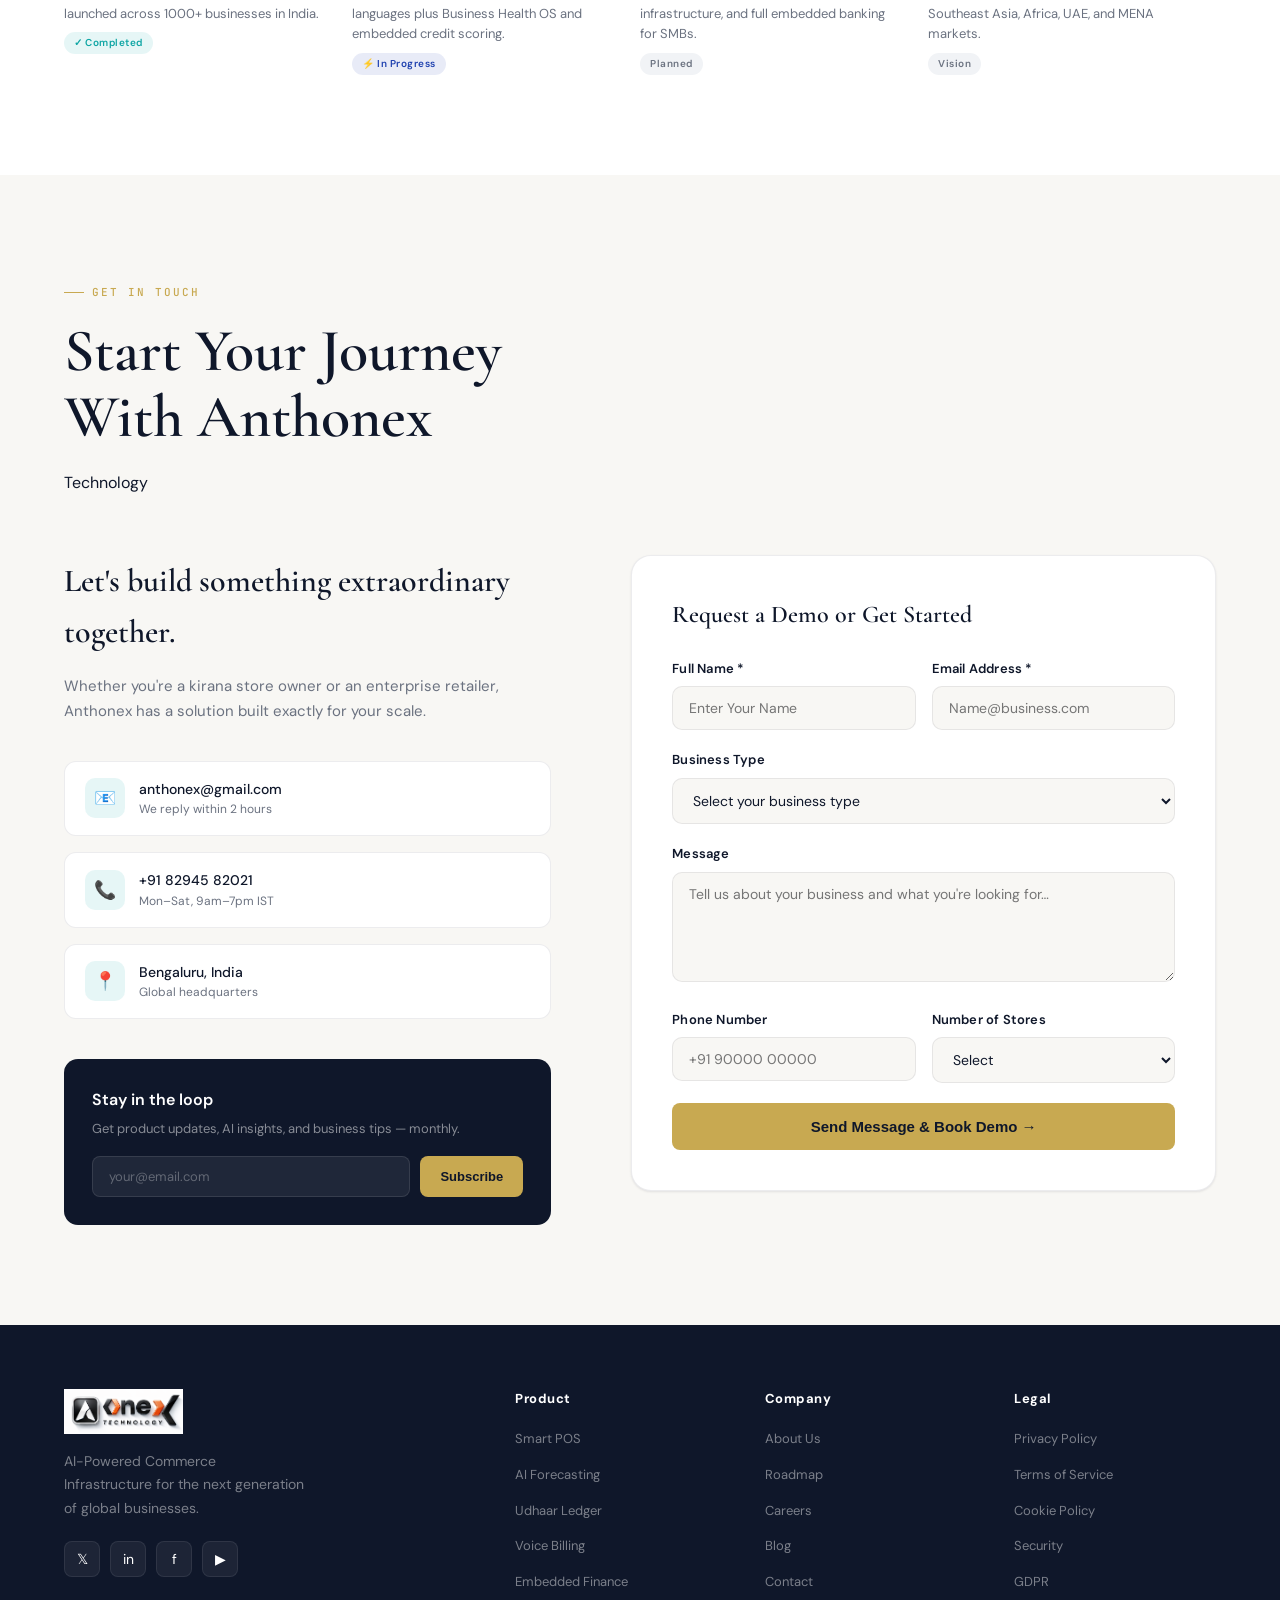
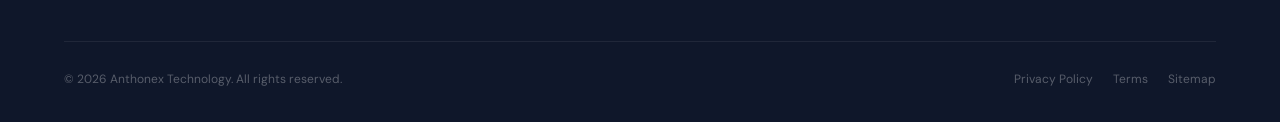
==== commit a512f868: "logo modify" ====
--- a/index.html
+++ b/index.html
@@ -171,42 +171,50 @@
       <p class="section-sub">Every tool your business needs — from first sale to financial intelligence — under one unified OS.</p>
     </div>
     <div class="product-grid">
+
+
       <div class="product-card reveal reveal-delay-1">
         <div class="card-icon icon-teal">🧾</div>
         <div class="card-title">Smart POS & Billing</div>
         <div class="card-desc">Lightning-fast point-of-sale with AI-assisted invoicing. Accept payments, print GST bills, and manage receipts instantly.</div>
         <div class="card-arrow">Explore feature →</div>
       </div>
+      
+      <div class="product-card reveal reveal-delay-2">
+        <div class="card-icon icon-blue">📦</div>
+        <div class="card-title">Inventory Manager</div>
+        <div class="card-desc">Real-time stock tracking across locations. Barcode scanning, batch management, and automated GST-compliant purchase orders.</div>
+        <div class="card-arrow">Explore feature →</div>
+      </div>
+
+      <div class="product-card reveal reveal-delay-3">
+        <div class="card-icon icon-gold">📒</div>
+        <div class="card-title">Udhaar Ledger Management</div>
+        <div class="card-desc">Track credit given and received with automated reminders, payment links, and real-time ledger balances for every customer.</div>
+        <div class="card-arrow">Explore feature →</div>
+      </div>
+
+      <div class="product-card reveal reveal-delay-3">
+        <div class="card-icon icon-gold">🛒</div>
+        <div class="card-title">Mini eCommerce</div>
+        <div class="card-desc">One-click online store synced live to your shop inventory. Share your store link on WhatsApp and start selling online today.</div>
+        <div class="card-arrow">Explore feature →</div>
+      </div>
+
       <div class="product-card reveal reveal-delay-2">
         <div class="card-icon icon-blue">🤖</div>
         <div class="card-title">AI Demand Forecasting</div>
         <div class="card-desc">Predict what to stock, when to reorder, and which products will trend — powered by your own sales history and market signals.</div>
         <div class="card-arrow">Explore feature →</div>
       </div>
-      <div class="product-card reveal reveal-delay-3">
-        <div class="card-icon icon-gold">📒</div>
-        <div class="card-title">Udhaar Ledger Management</div>
-        <div class="card-desc">Track credit given and received with automated reminders, payment links, and real-time ledger balances for every customer.</div>
-        <div class="card-arrow">Explore feature →</div>
-      </div>
+
       <div class="product-card reveal reveal-delay-1">
         <div class="card-icon icon-teal">🎙️</div>
         <div class="card-title">Voice-Controlled Billing</div>
         <div class="card-desc">Say it, bill it. Create invoices, add items, and process payments hands-free in Hindi or English with our voice-first interface.</div>
         <div class="card-arrow">Explore feature →</div>
       </div>
-      <div class="product-card reveal reveal-delay-2">
-        <div class="card-icon icon-blue">📦</div>
-        <div class="card-title">Inventory Manager</div>
-        <div class="card-desc">Real-time stock tracking across locations. Barcode scanning, batch management, and automated GST-compliant purchase orders.</div>
-        <div class="card-arrow">Explore feature →</div>
-      </div>
-      <div class="product-card reveal reveal-delay-3">
-        <div class="card-icon icon-gold">🛒</div>
-        <div class="card-title">Mini eCommerce</div>
-        <div class="card-desc">One-click online store synced live to your shop inventory. Share your store link on WhatsApp and start selling online today.</div>
-        <div class="card-arrow">Explore feature →</div>
-      </div>
+
     </div>
   </div>
 </section>
@@ -342,7 +350,7 @@
           <div class="timeline-dot"></div>
           <div class="timeline-year">2026</div>
           <div class="timeline-title">India Launch</div>
-          <div class="timeline-desc">Smart POS, Udhaar Ledger, and AI Billing launched across 10,000+ businesses in India.</div>
+          <div class="timeline-desc">Smart POS, Udhaar Ledger, and AI Billing launched across 1000+ businesses in India.</div>
           <span class="timeline-pill">✓ Completed</span>
         </div>
         <div class="timeline-item active">
@@ -363,7 +371,7 @@
           <div class="timeline-dot"></div>
           <div class="timeline-year">2030</div>
           <div class="timeline-title">Global Expansion</div>
-          <div class="timeline-desc">Commerce Intelligence OS deployed across Southeast Asia, Africa, and MENA markets.</div>
+          <div class="timeline-desc">Commerce Intelligence OS deployed across Southeast Asia, Africa, UAE, and MENA markets.</div>
           <span class="timeline-pill">Vision</span>
         </div>
       </div>
--- a/style.css
+++ b/style.css
@@ -131,7 +131,7 @@
 }
 
 .logo-img {
-  height: 60px;   /* Adjust size here */
+  height: 45px;   /* Adjust size here */
   width: auto;
   object-fit: contain;
 }
